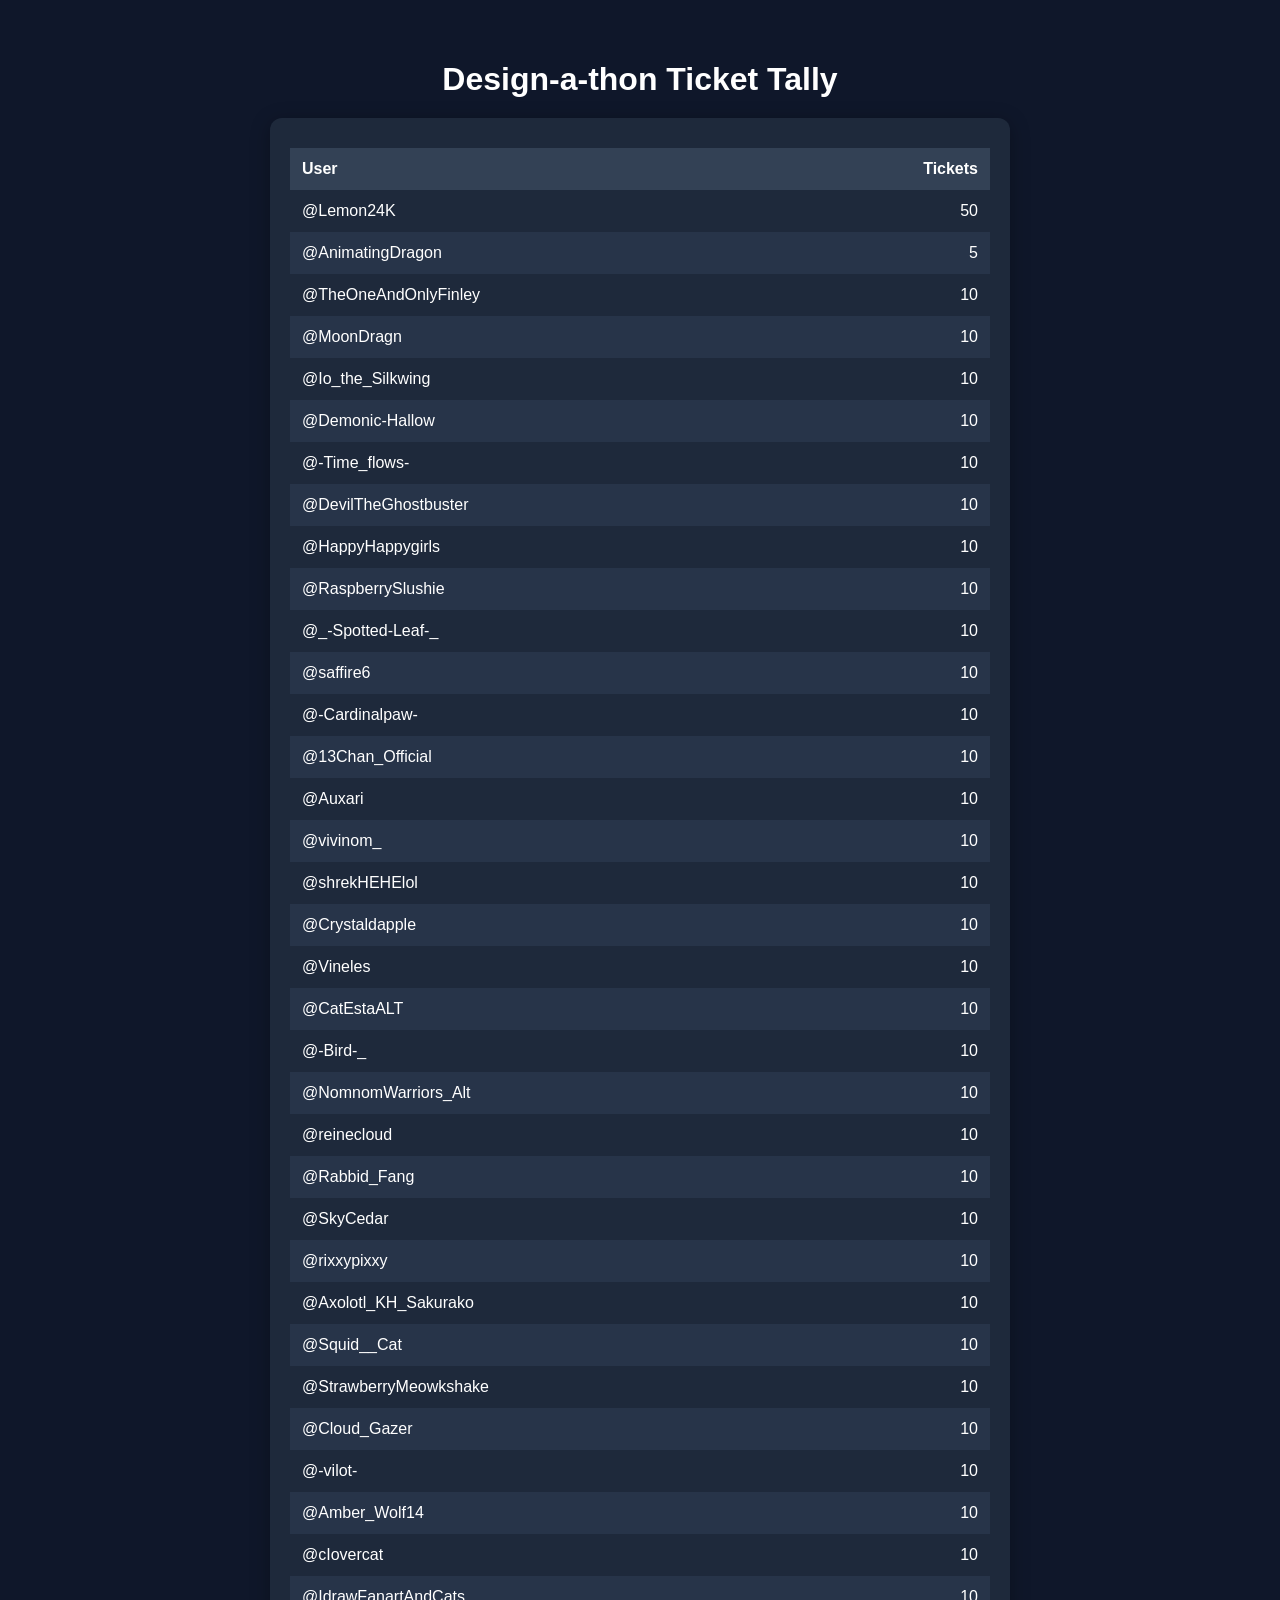
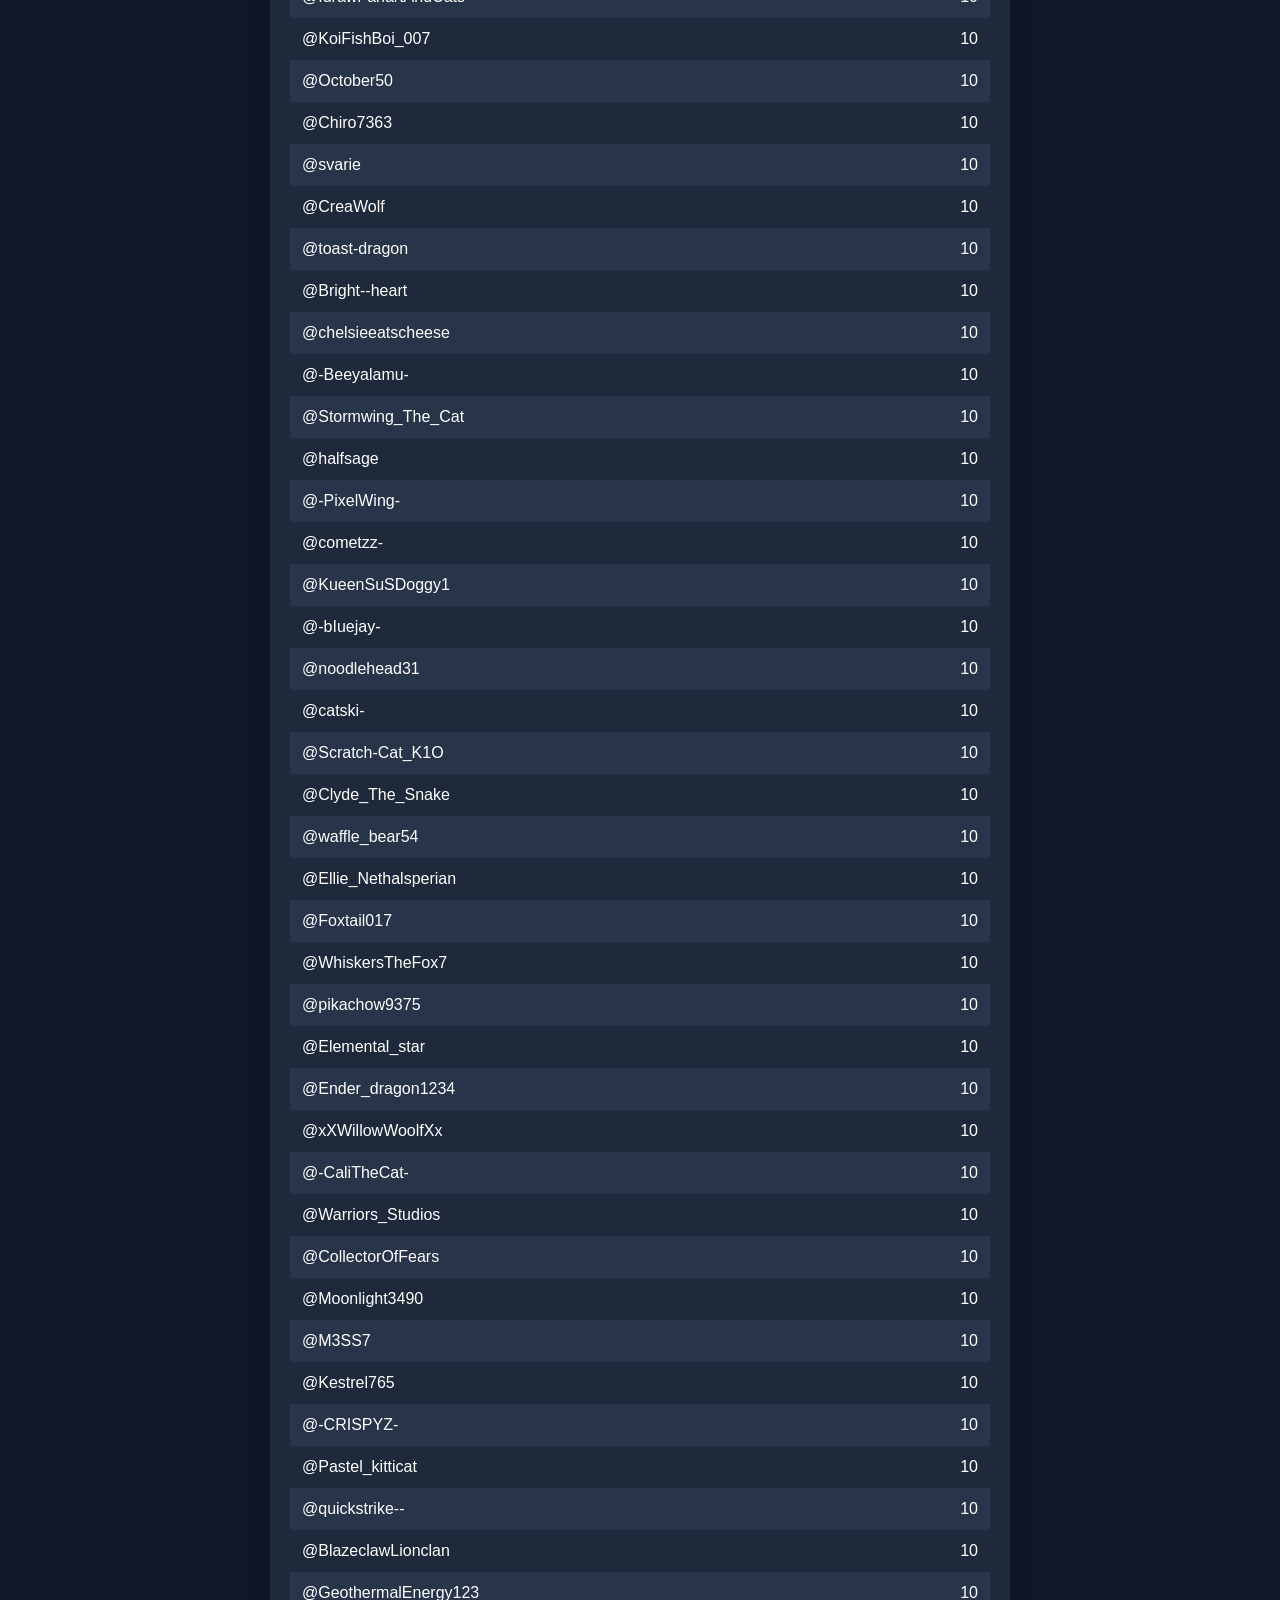
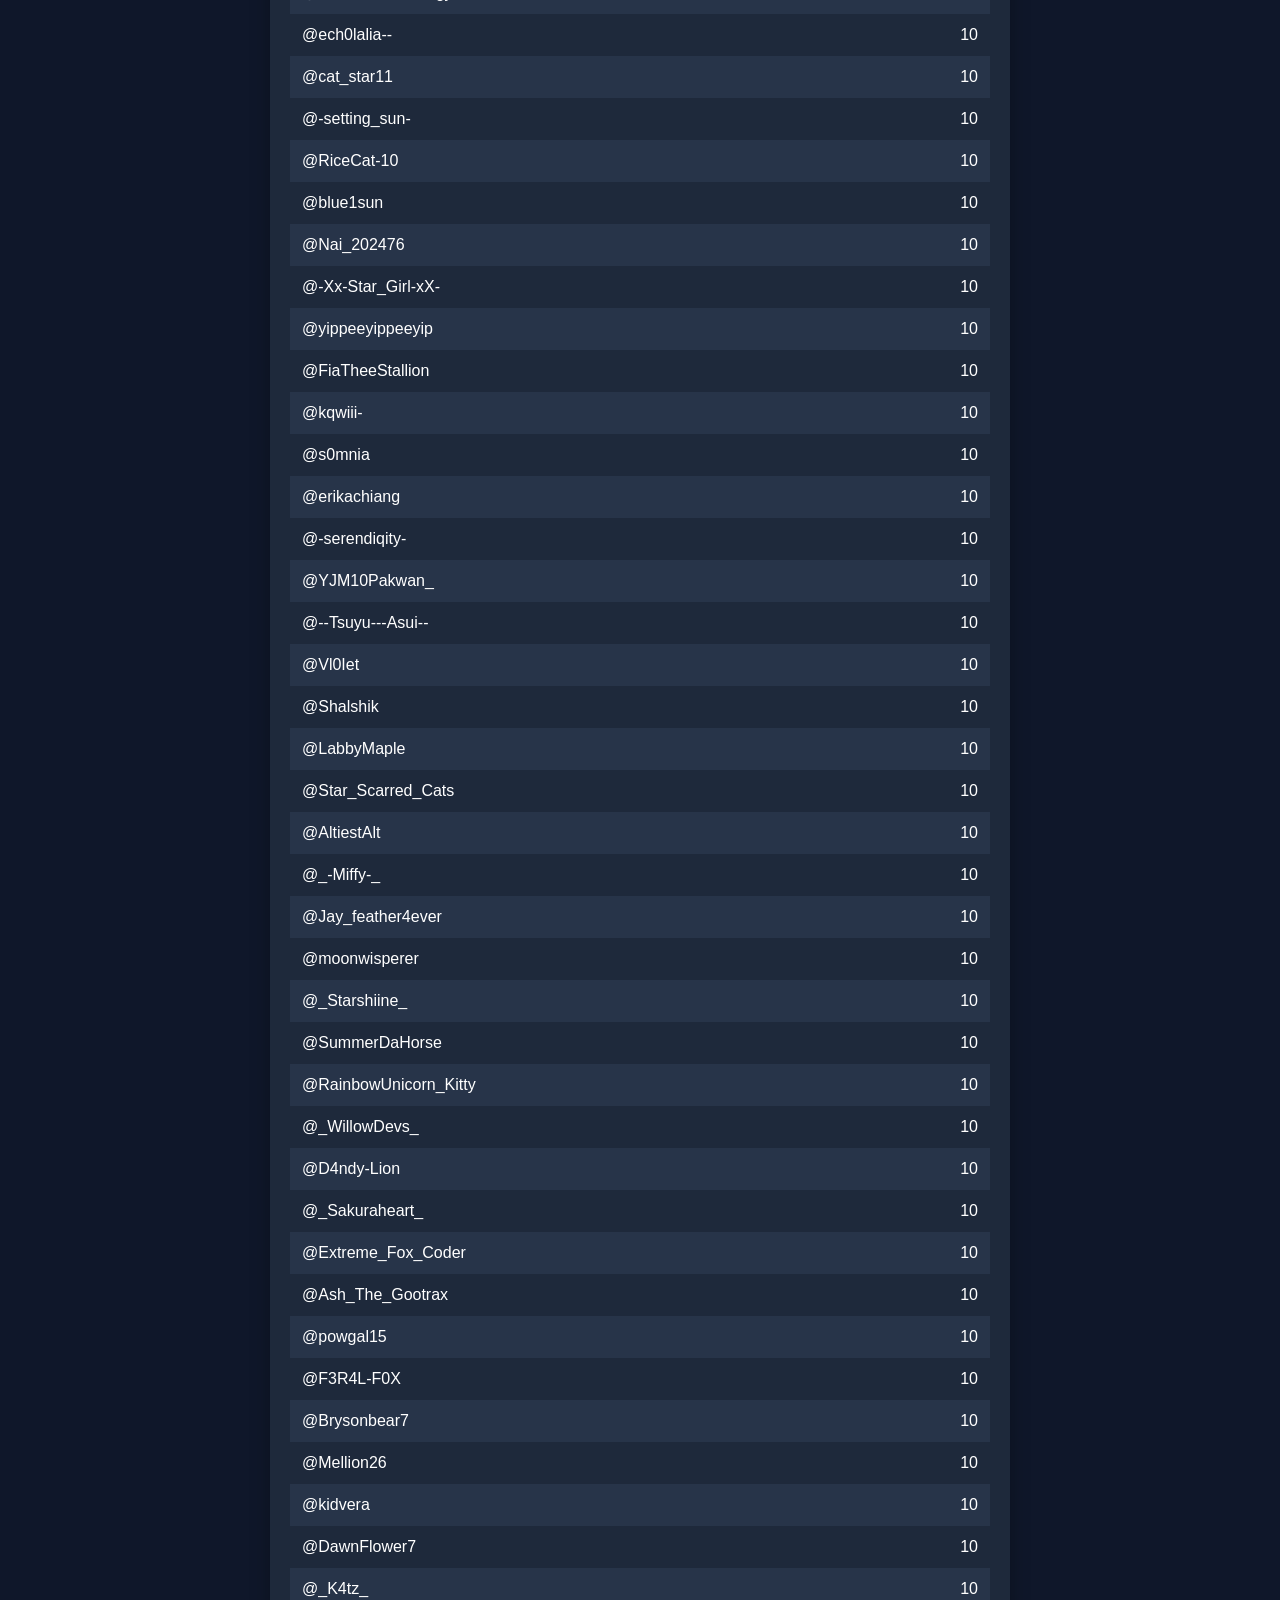
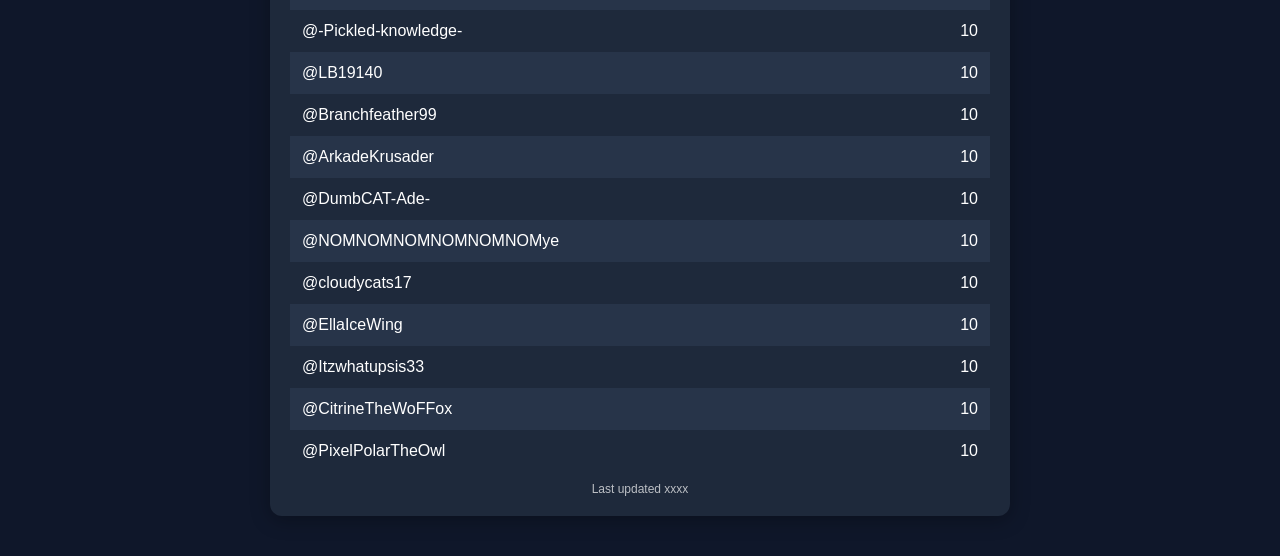
==== index.html @ 1ca63a9d "update website" ====
<!DOCTYPE html>
<html lang="en">
<head>
  <meta charset="UTF-8" />
  <meta name="viewport" content="width=device-width, initial-scale=1.0"/>
  <title>Design-a-thon Ticket Tally</title>
  <link rel="icon" href="assets/images/favicon.png">

  <link rel="stylesheet" href="style.css">
</head>

<body>
  <h1>Design-a-thon Ticket Tally</h1>

  <div class="container">
    <table>
      <thead>
        <tr>
          <th>User</th>
          <th class="score">Tickets</th>
        </tr>
      </thead>
      <tbody id="leaderboard"></tbody>
    </table>

    <div class="refresh">Last updated xxxx</div>
  </div>

  <script src="script.js"></script>
</body>
</html>
---- style.css ----
body {
    font-family: Arial, sans-serif;
    background: #0f172a;
    color: white;
    margin: 0;
    padding: 40px;
}

h1 {
  text-align: center;
  margin-bottom: 20px;
}

.container {
  max-width: 700px;
  margin: auto;
  background: #1e293b;
  padding: 20px;
  border-radius: 12px;
  box-shadow: 0 4px 20px rgba(0,0,0,0.3);
}

table {
  width: 100%;
  border-collapse: collapse;
  margin-top: 10px;
}

th, td {
  padding: 12px;
  text-align: left;
}

th {
  background: #334155;
}

tr:nth-child(even) {
  background: #273449;
}

.score {
  text-align: right;
}

.refresh {
  text-align: center;
  margin-top: 10px;
  font-size: 12px;
  opacity: 0.7;
}
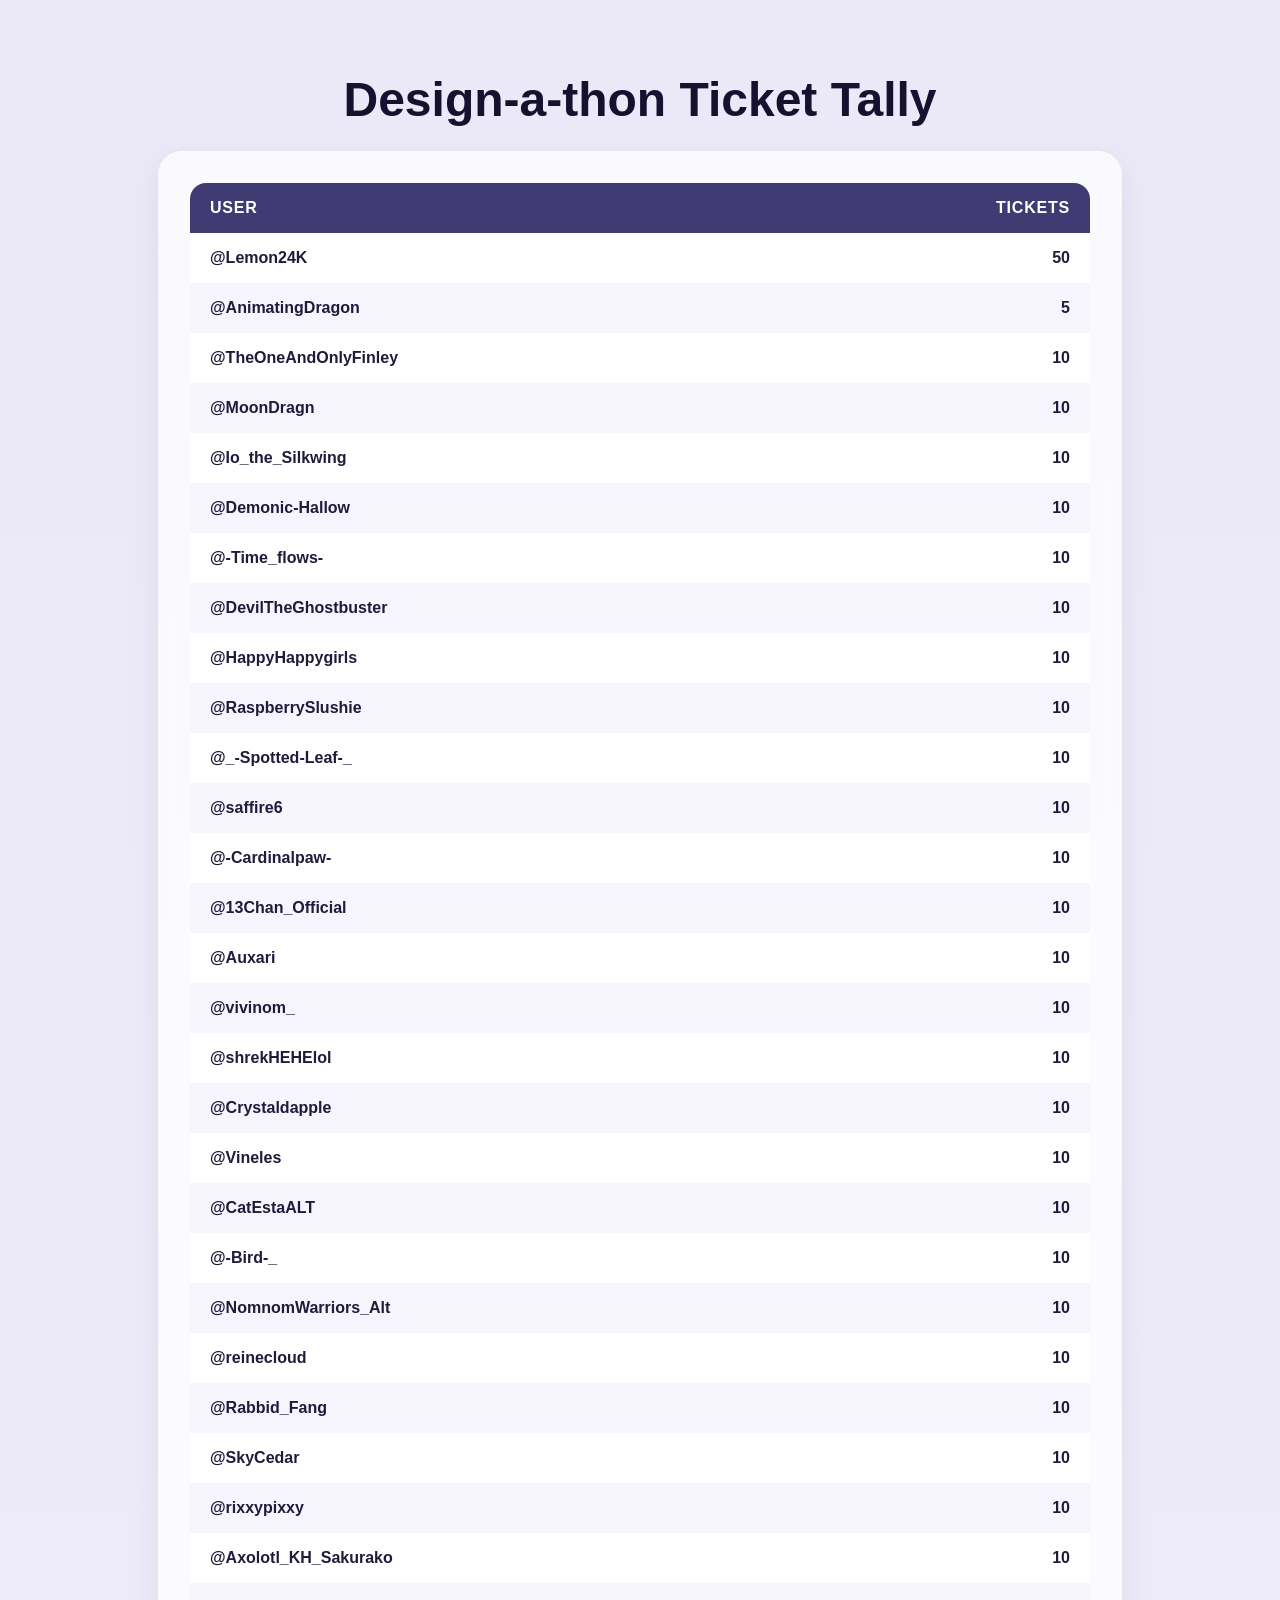
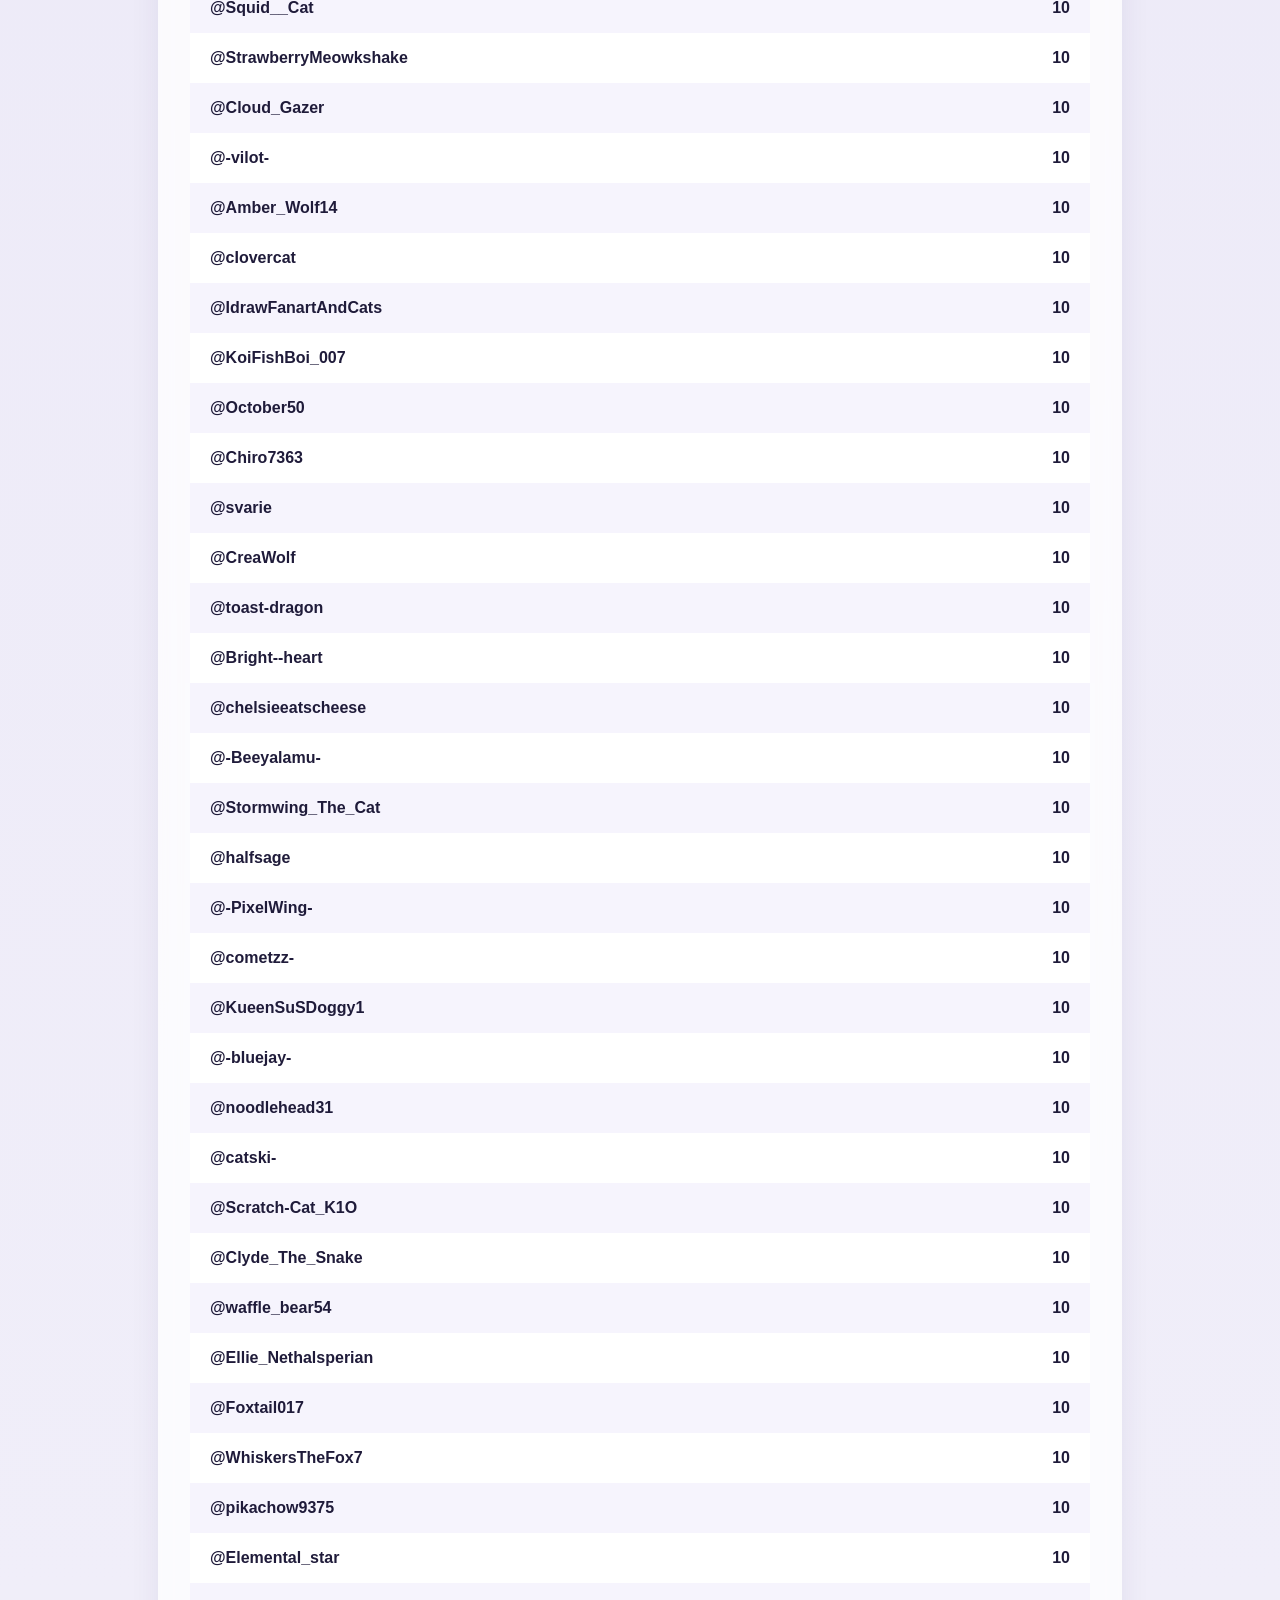
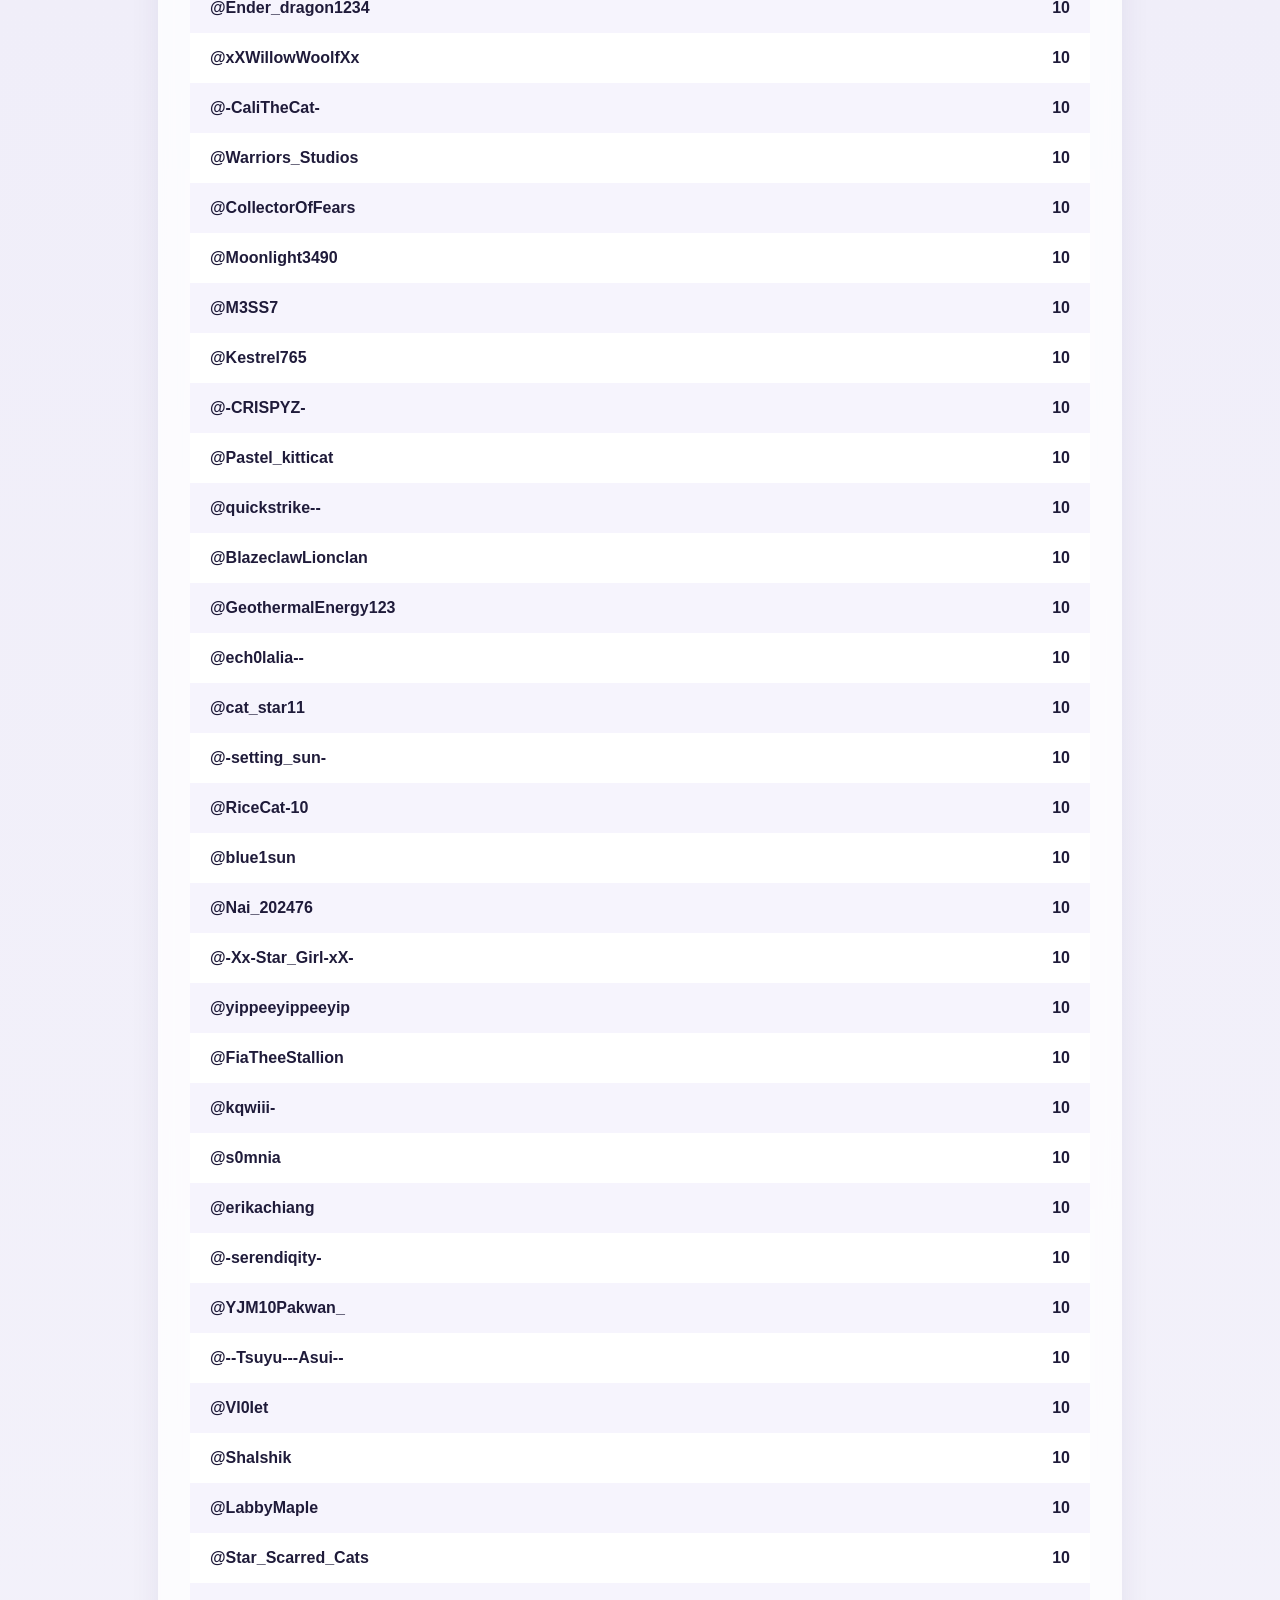
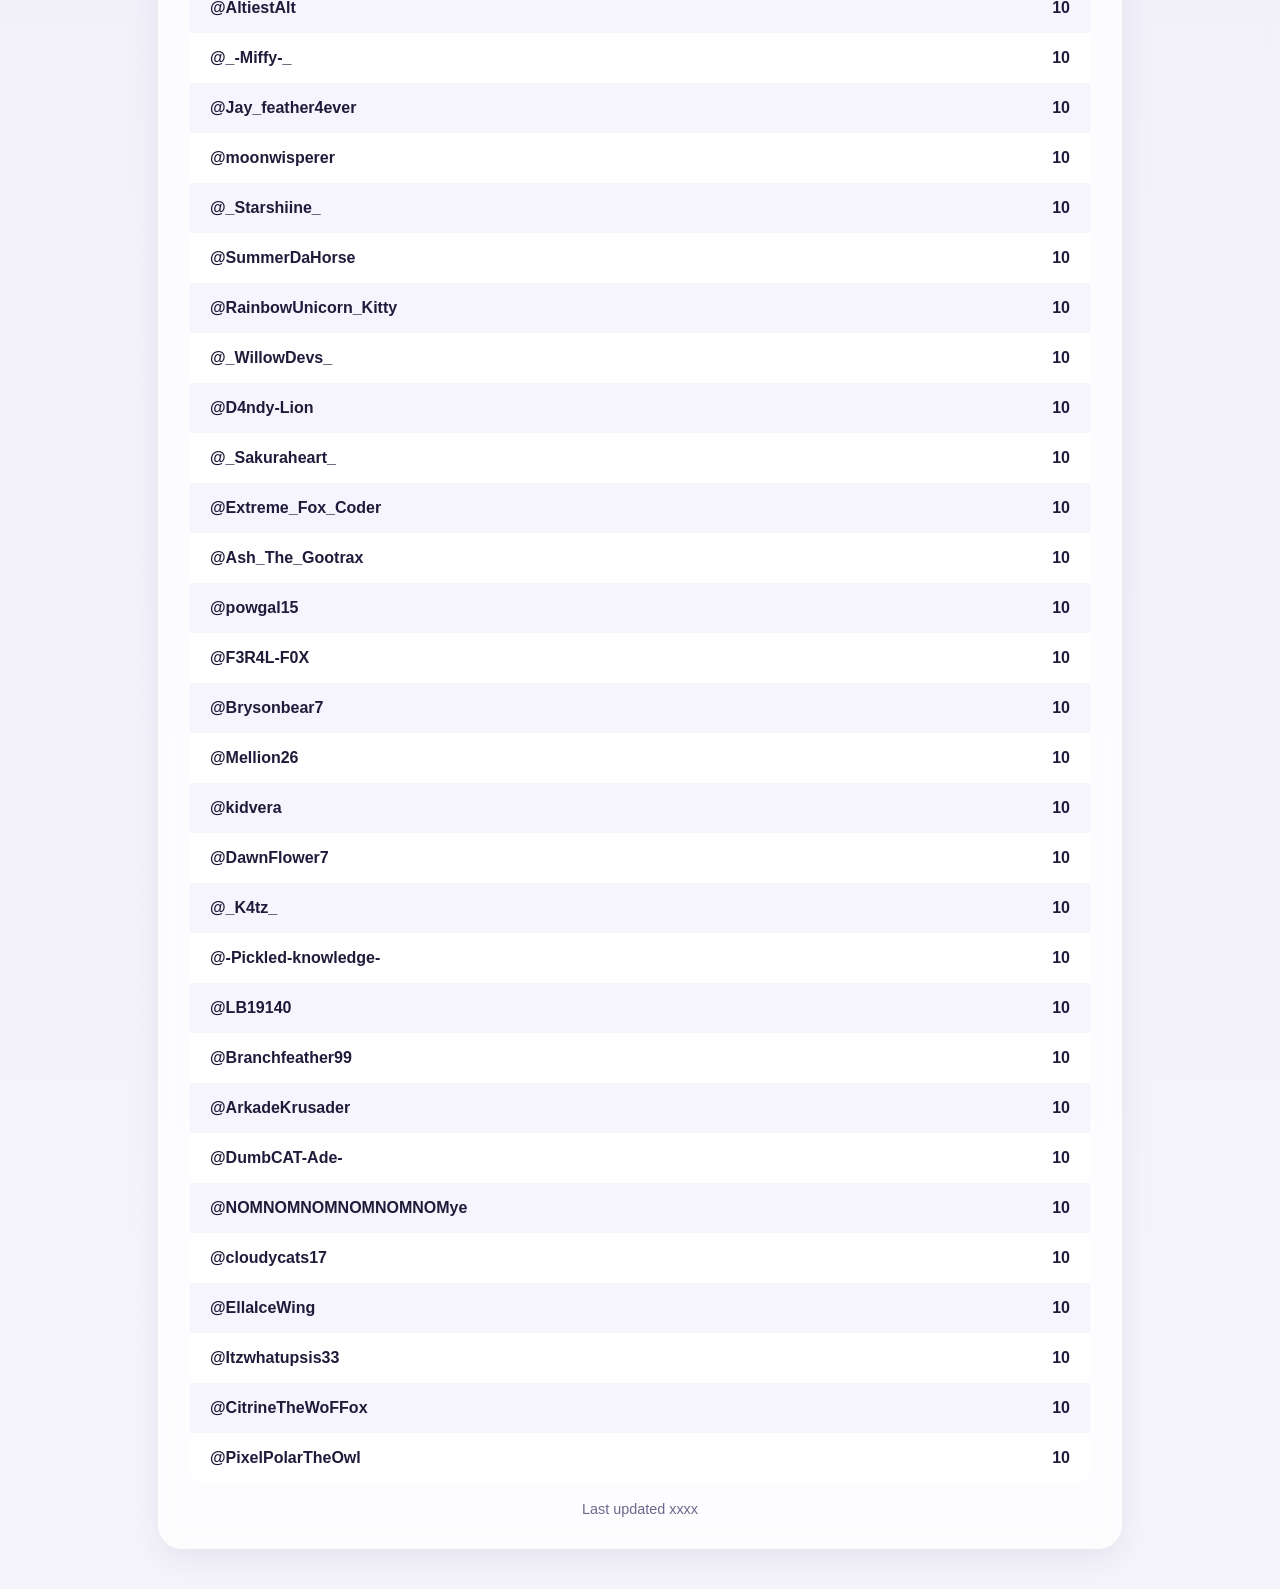
==== commit 8080461d: "changed variable names" ====
--- a/index.html
+++ b/index.html
@@ -16,8 +16,8 @@
     <table>
       <thead>
         <tr>
-          <th>User</th>
-          <th class="score">Tickets</th>
+          <th class = "user">User</th>
+          <th class="ticket">Tickets</th>
         </tr>
       </thead>
       <tbody id="leaderboard"></tbody>
--- a/style.css
+++ b/style.css
@@ -1,51 +1,81 @@
 body {
-    font-family: Arial, sans-serif;
-    background: #0f172a;
-    color: white;
+    font-family: Inter, Arial, sans-serif;
+    background: linear-gradient(180deg, #ebe8f7 0%, #f5f4fb 100%);
+    color: #1f1b3a;
     margin: 0;
     padding: 40px;
+    min-height: 100vh;
 }
 
 h1 {
-  text-align: center;
-  margin-bottom: 20px;
+    text-align: center;
+    margin-bottom: 24px;
+    font-size: 3rem;
+    font-weight: 800;
+    color: #17112f;
 }
 
 .container {
-  max-width: 700px;
-  margin: auto;
-  background: #1e293b;
-  padding: 20px;
-  border-radius: 12px;
-  box-shadow: 0 4px 20px rgba(0,0,0,0.3);
+    max-width: 900px;
+    margin: auto;
+    background: rgba(255,255,255,0.75);
+    backdrop-filter: blur(10px);
+    padding: 32px;
+    border-radius: 24px;
+    box-shadow: 0 10px 30px rgba(50, 40, 100, 0.08);
 }
 
 table {
-  width: 100%;
-  border-collapse: collapse;
-  margin-top: 10px;
+    width: 100%;
+    border-collapse: collapse;
+    overflow: hidden;
+    border-radius: 16px;
 }
 
-th, td {
-  padding: 12px;
-  text-align: left;
+th,
+td {
+    padding: 16px 20px;
 }
 
 th {
-  background: #334155;
+    background: #403b72;
+    color: white;
+    font-weight: 700;
+    text-transform: uppercase;
+    letter-spacing: 0.05em;
+}
+
+tr {
+    background: white;
+    transition: 0.2s ease;
 }
 
 tr:nth-child(even) {
-  background: #273449;
+    background: #f6f4fd;
 }
 
-.score {
-  text-align: right;
+tr:hover {
+    background: #ece8ff;
+}
+
+.rank {
+    font-weight: 700;
+    color: #6355c7;
+}
+
+.user {
+    text-align: left;
+    font-weight: 700;
+}
+
+.ticket {
+    text-align: right;
+    font-weight: 700;
 }
 
 .refresh {
-  text-align: center;
-  margin-top: 10px;
-  font-size: 12px;
-  opacity: 0.7;
+    text-align: center;
+    margin-top: 18px;
+    font-size: 0.9rem;
+    color: #6d688b;
 }
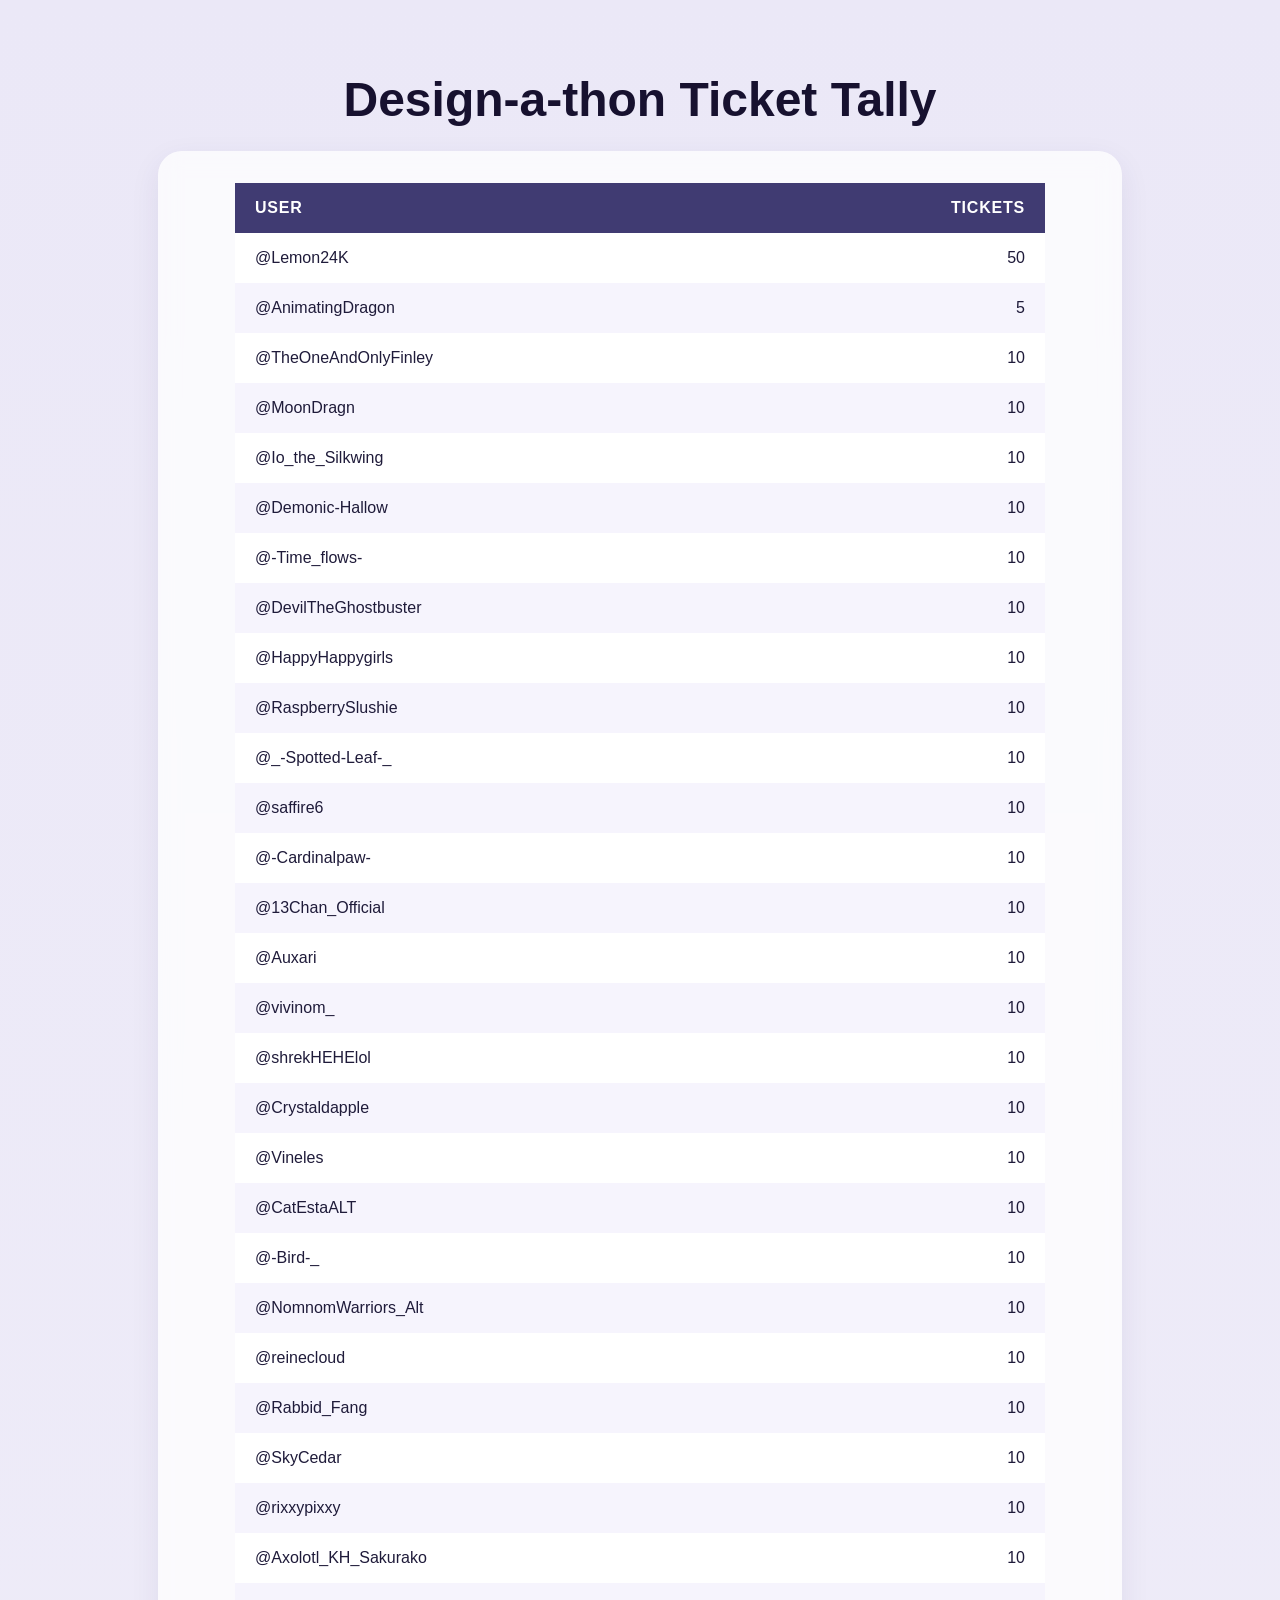
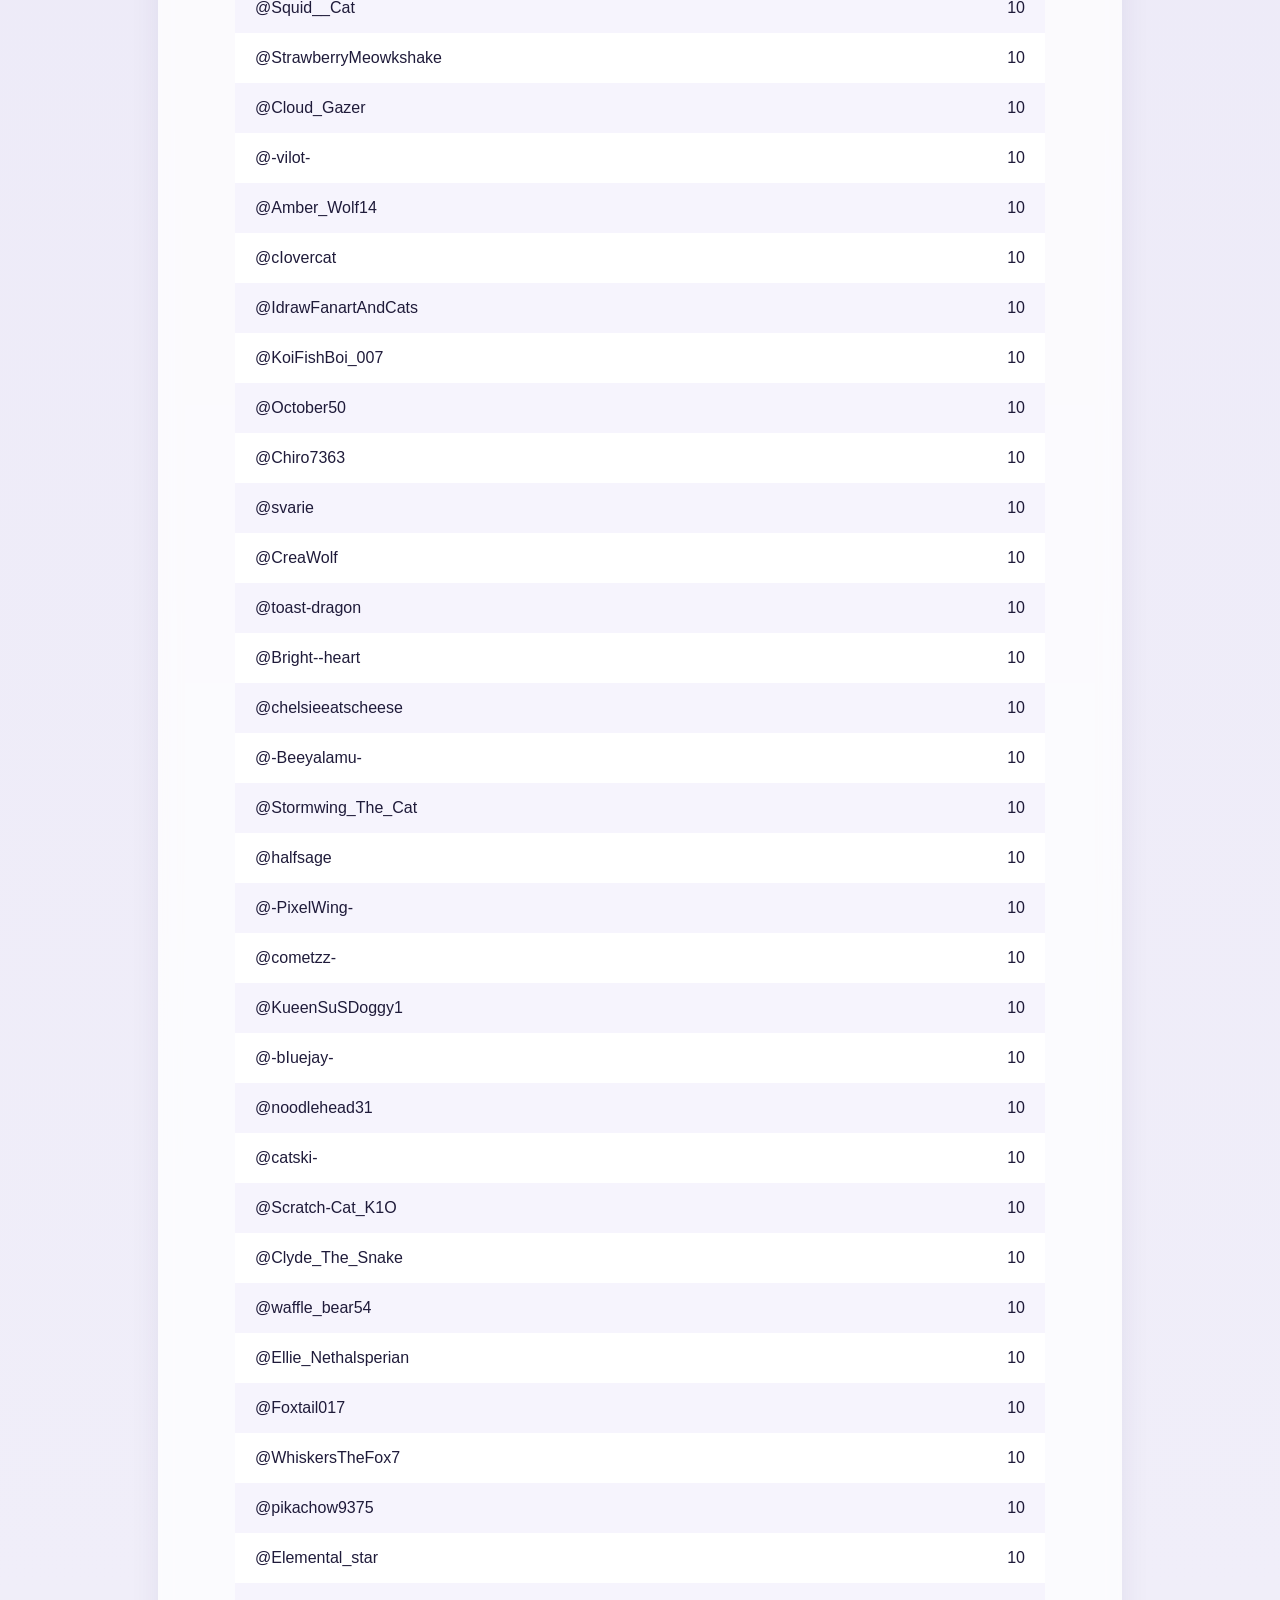
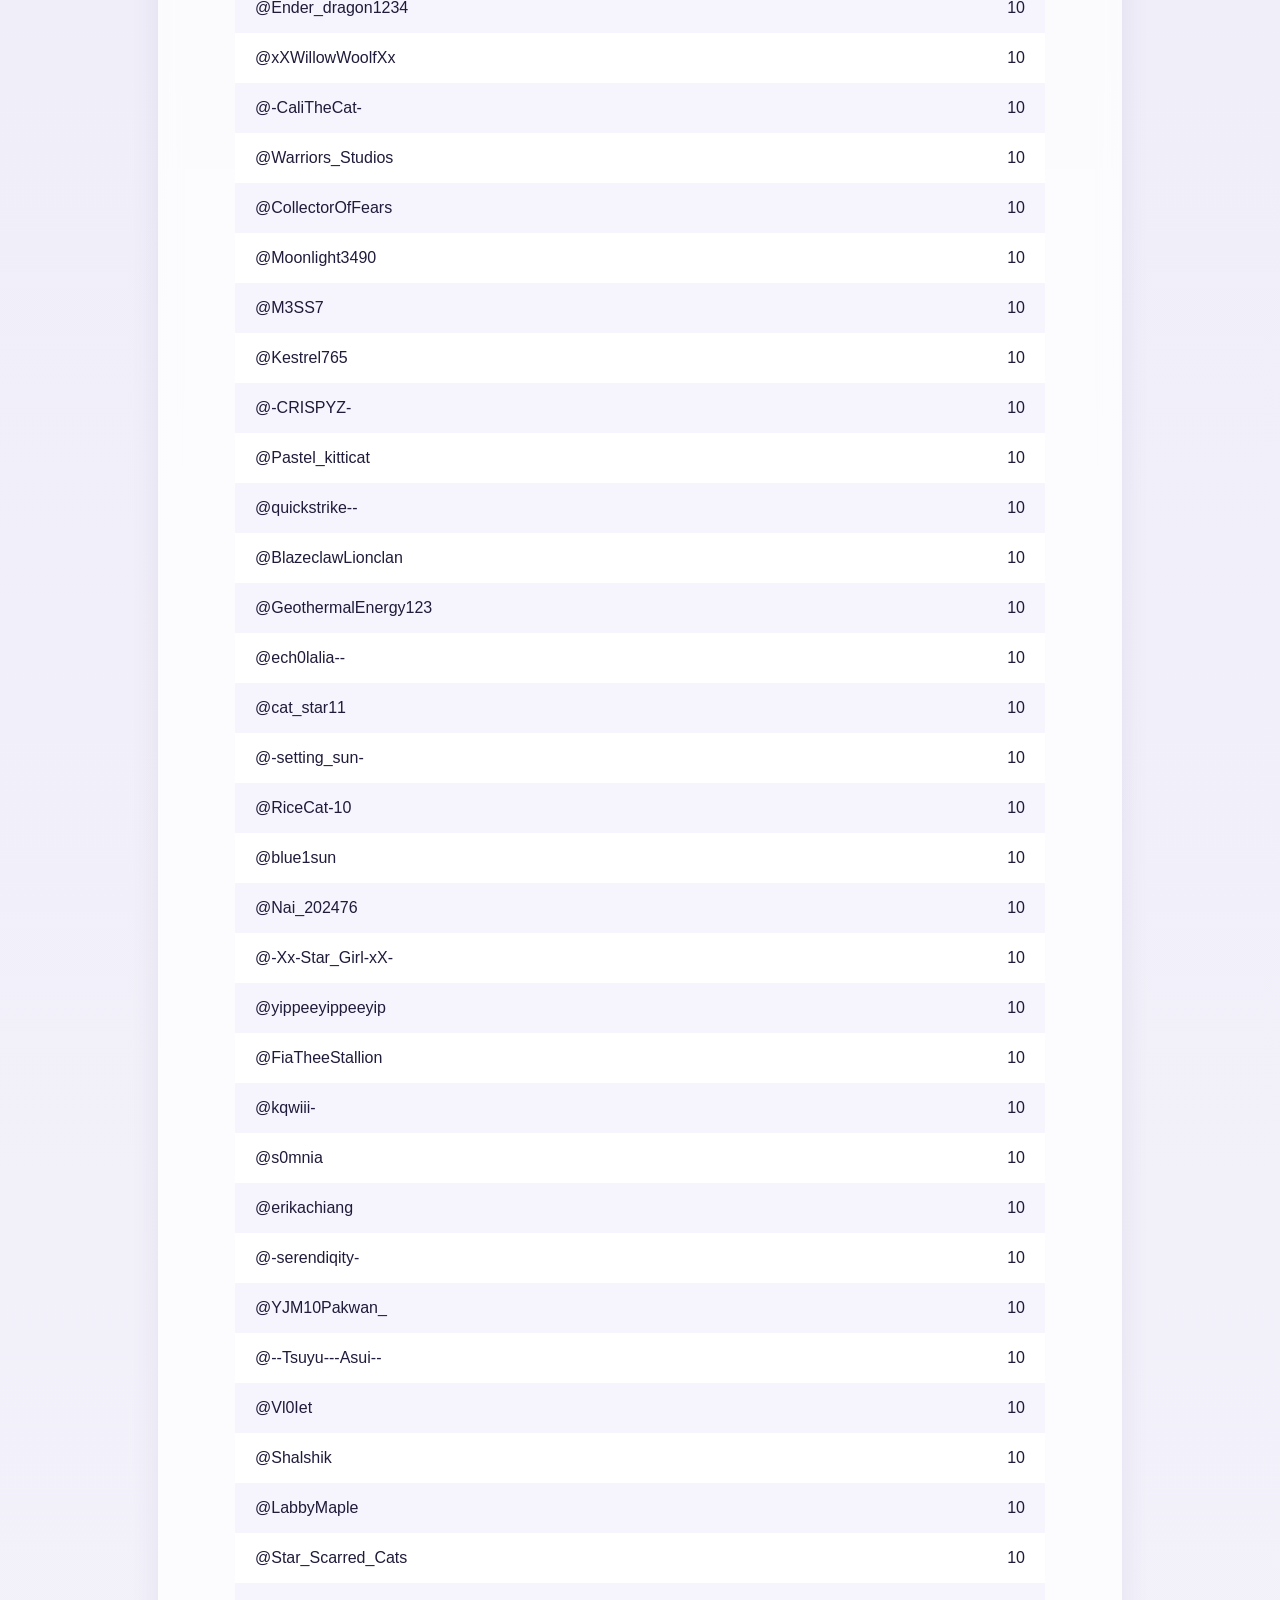
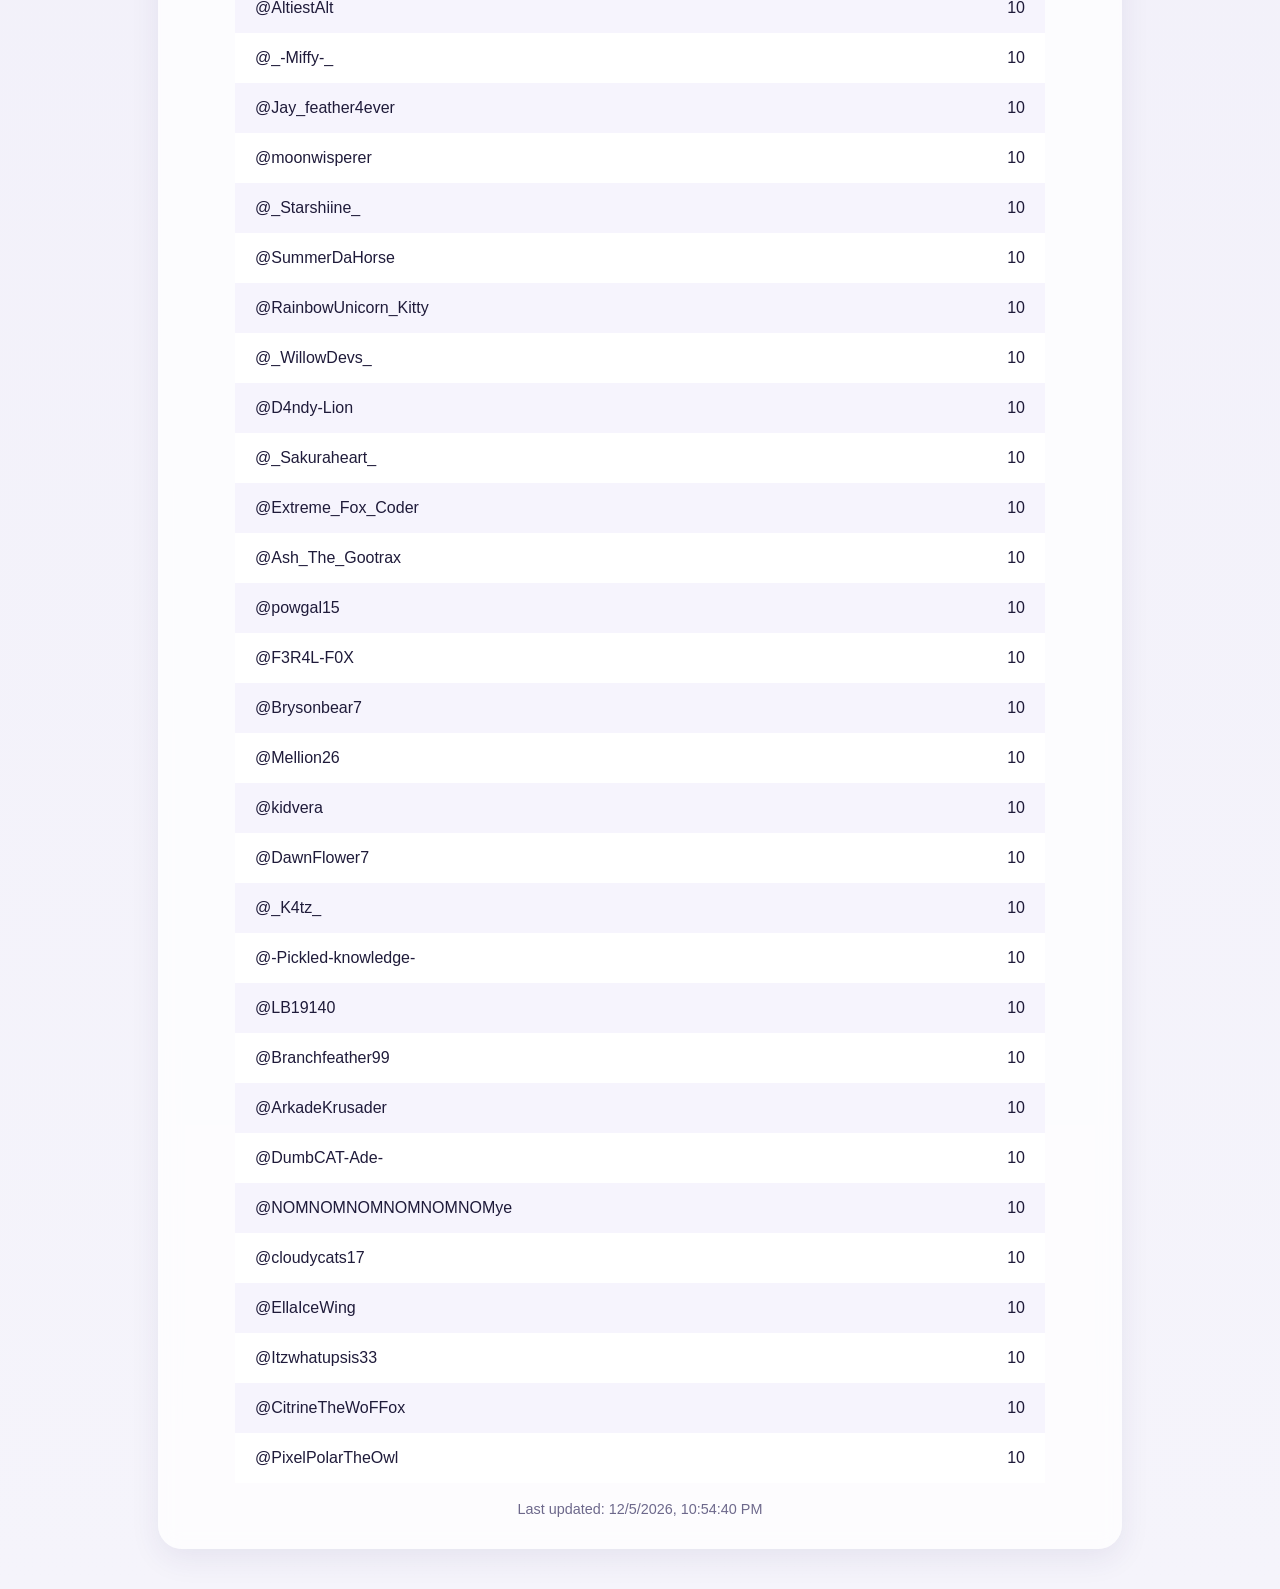
==== commit 8323fb37: "change last updated" ====
--- a/index.html
+++ b/index.html
@@ -23,7 +23,7 @@
       <tbody id="leaderboard"></tbody>
     </table>
 
-    <div class="refresh">Last updated xxxx</div>
+    <div class="refresh" id="last-updated">Loading...</div>
   </div>
 
   <script src="script.js"></script>
--- a/style.css
+++ b/style.css
@@ -17,7 +17,8 @@
 
 .container {
     max-width: 900px;
-    margin: auto;
+    width: 90%;
+    margin: 0 auto;   /* centers container */
     background: rgba(255,255,255,0.75);
     backdrop-filter: blur(10px);
     padding: 32px;
@@ -26,10 +27,9 @@
 }
 
 table {
-    width: 100%;
+    width: 90%;       /* table takes 90% of card */
+    margin: 0 auto;   /* centers table inside card */
     border-collapse: collapse;
-    overflow: hidden;
-    border-radius: 16px;
 }
 
 th,
@@ -63,14 +63,14 @@
     color: #6355c7;
 }
 
-.user {
+th.user,
+td.user {
     text-align: left;
-    font-weight: 700;
 }
 
-.ticket {
+th.ticket,
+td.ticket {
     text-align: right;
-    font-weight: 700;
 }
 
 .refresh {
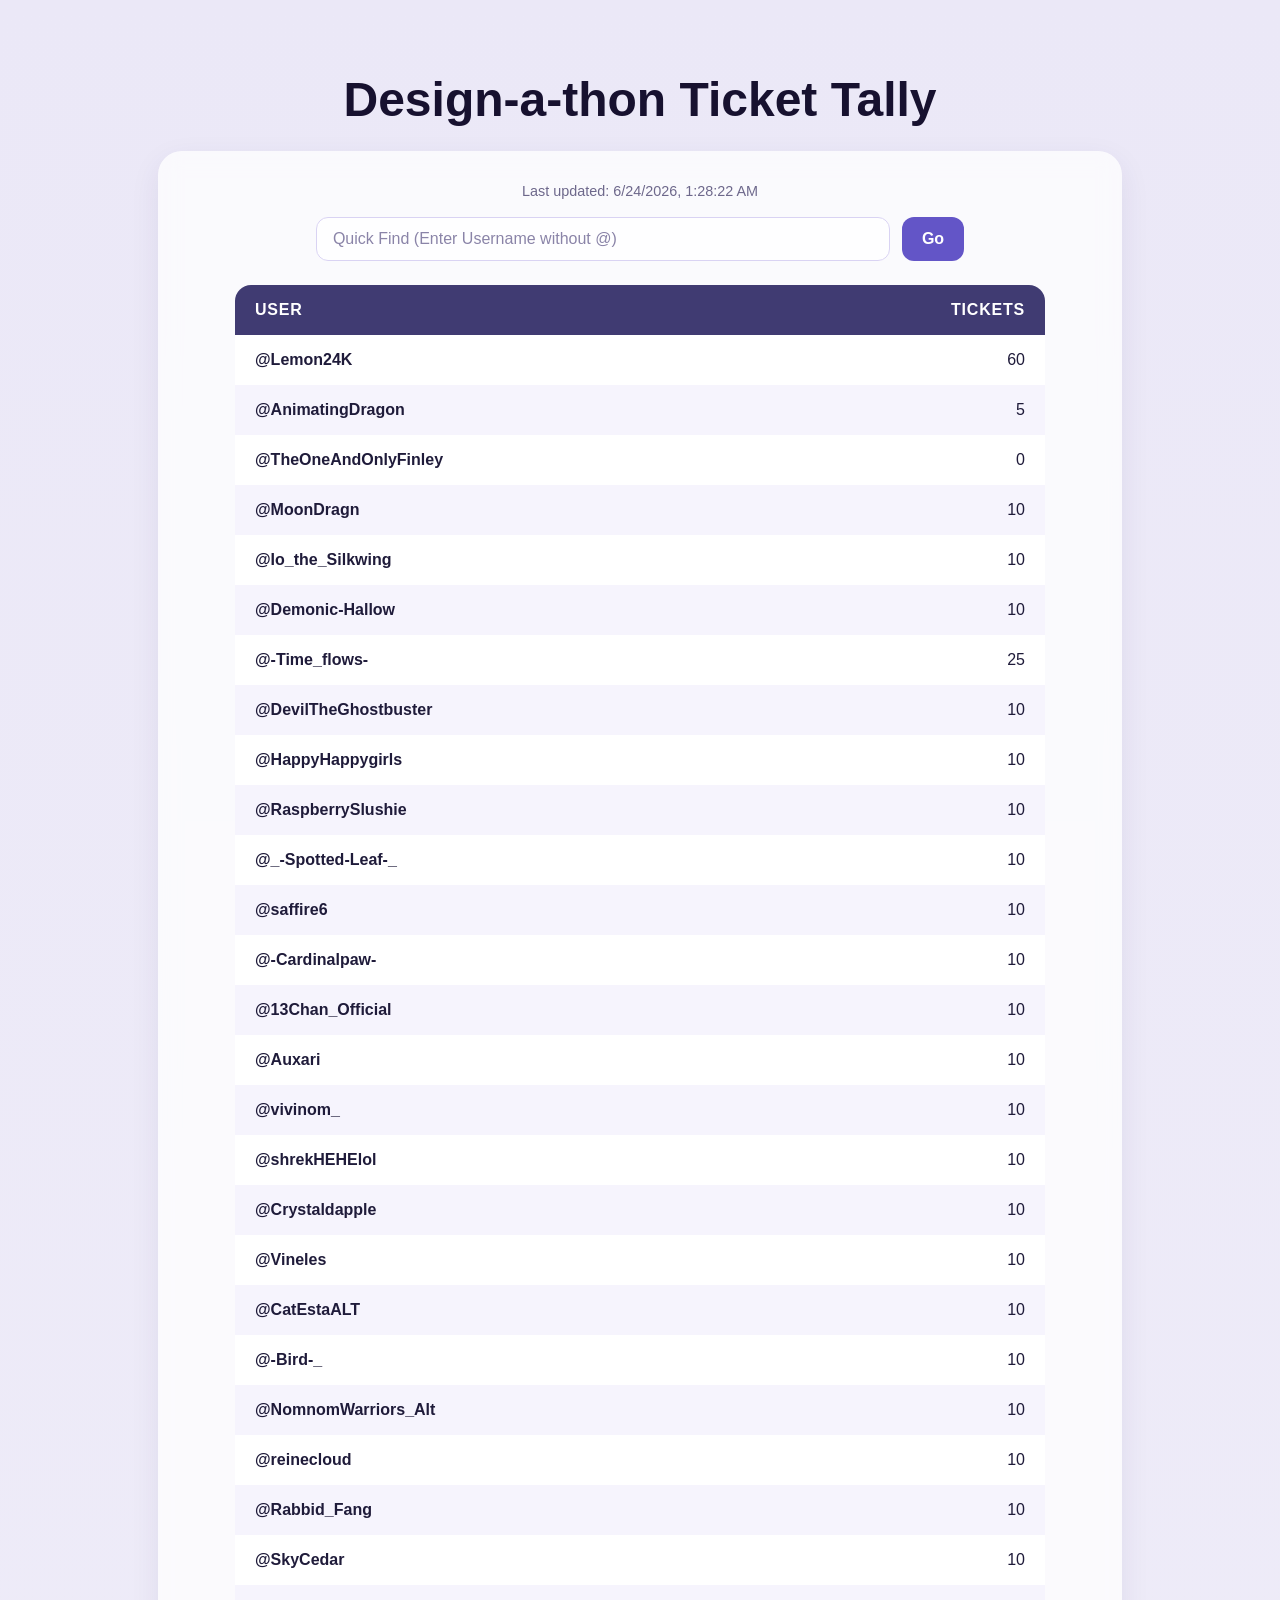
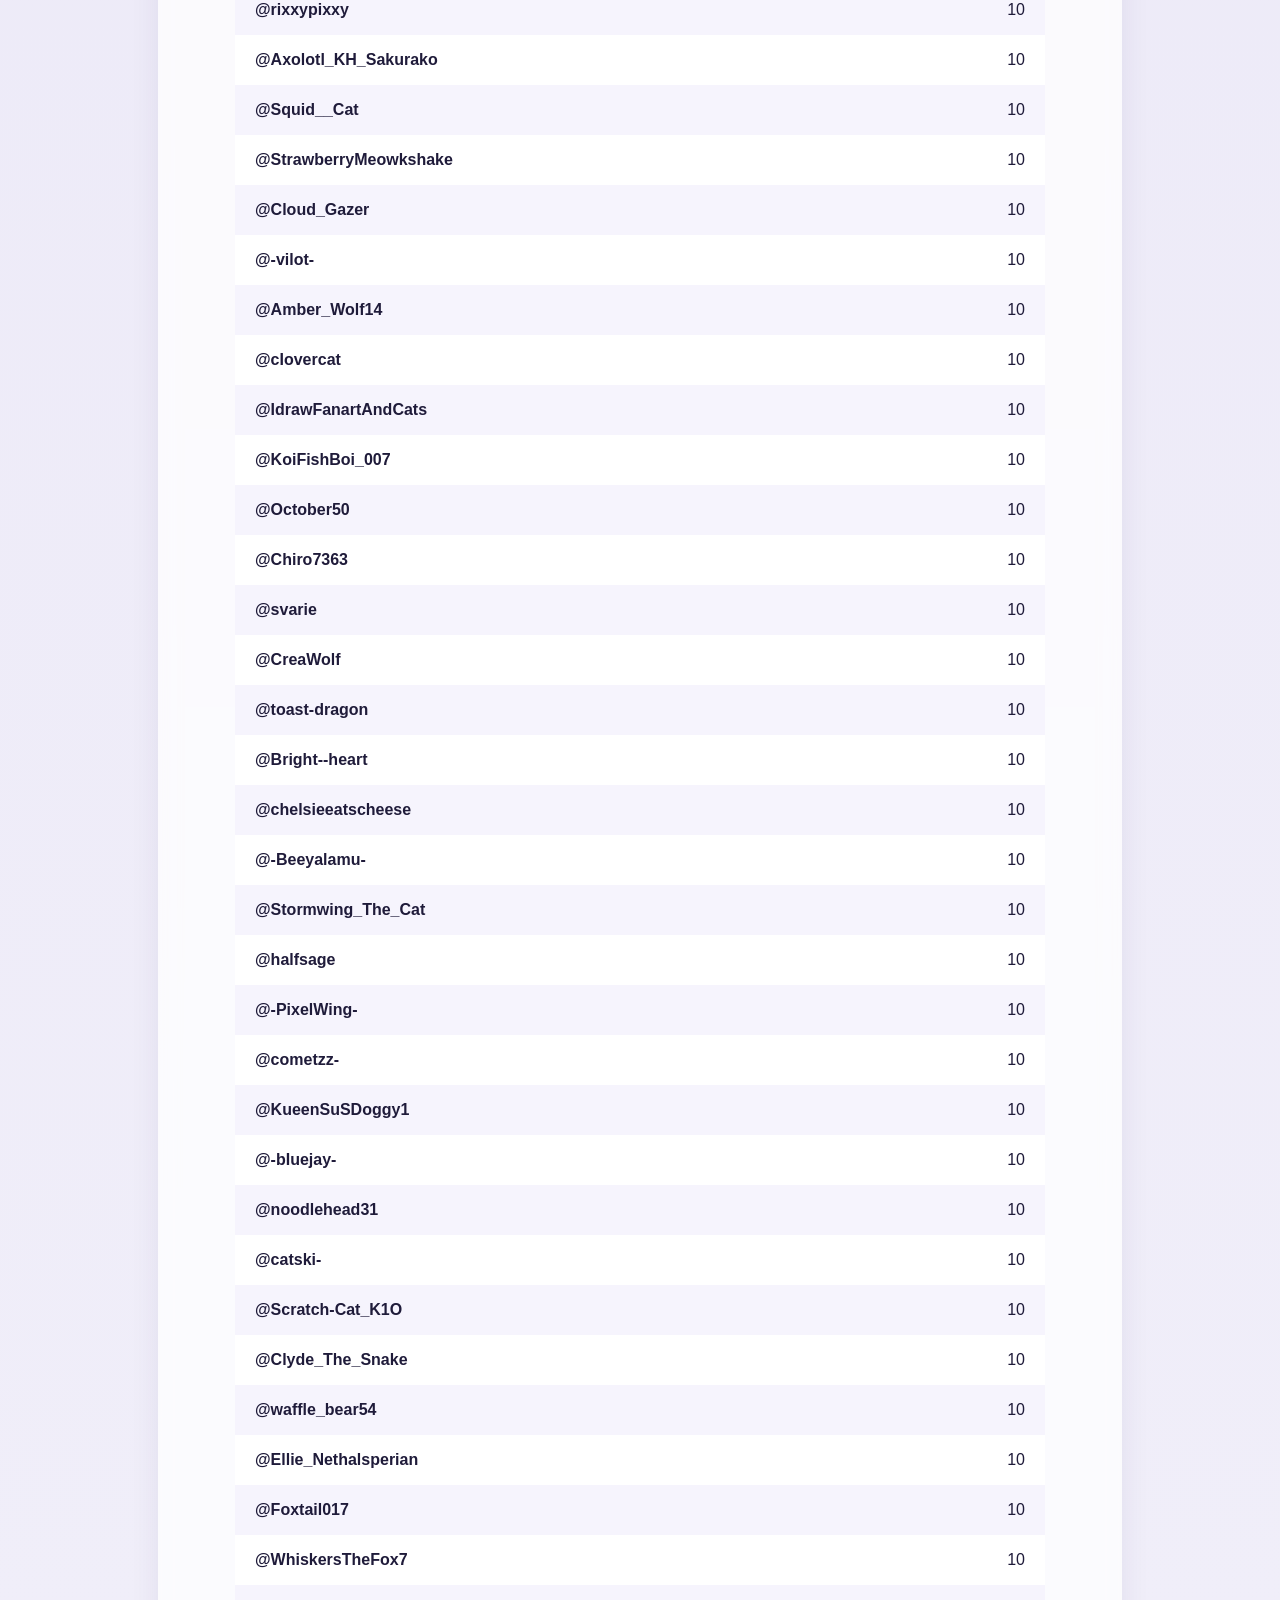
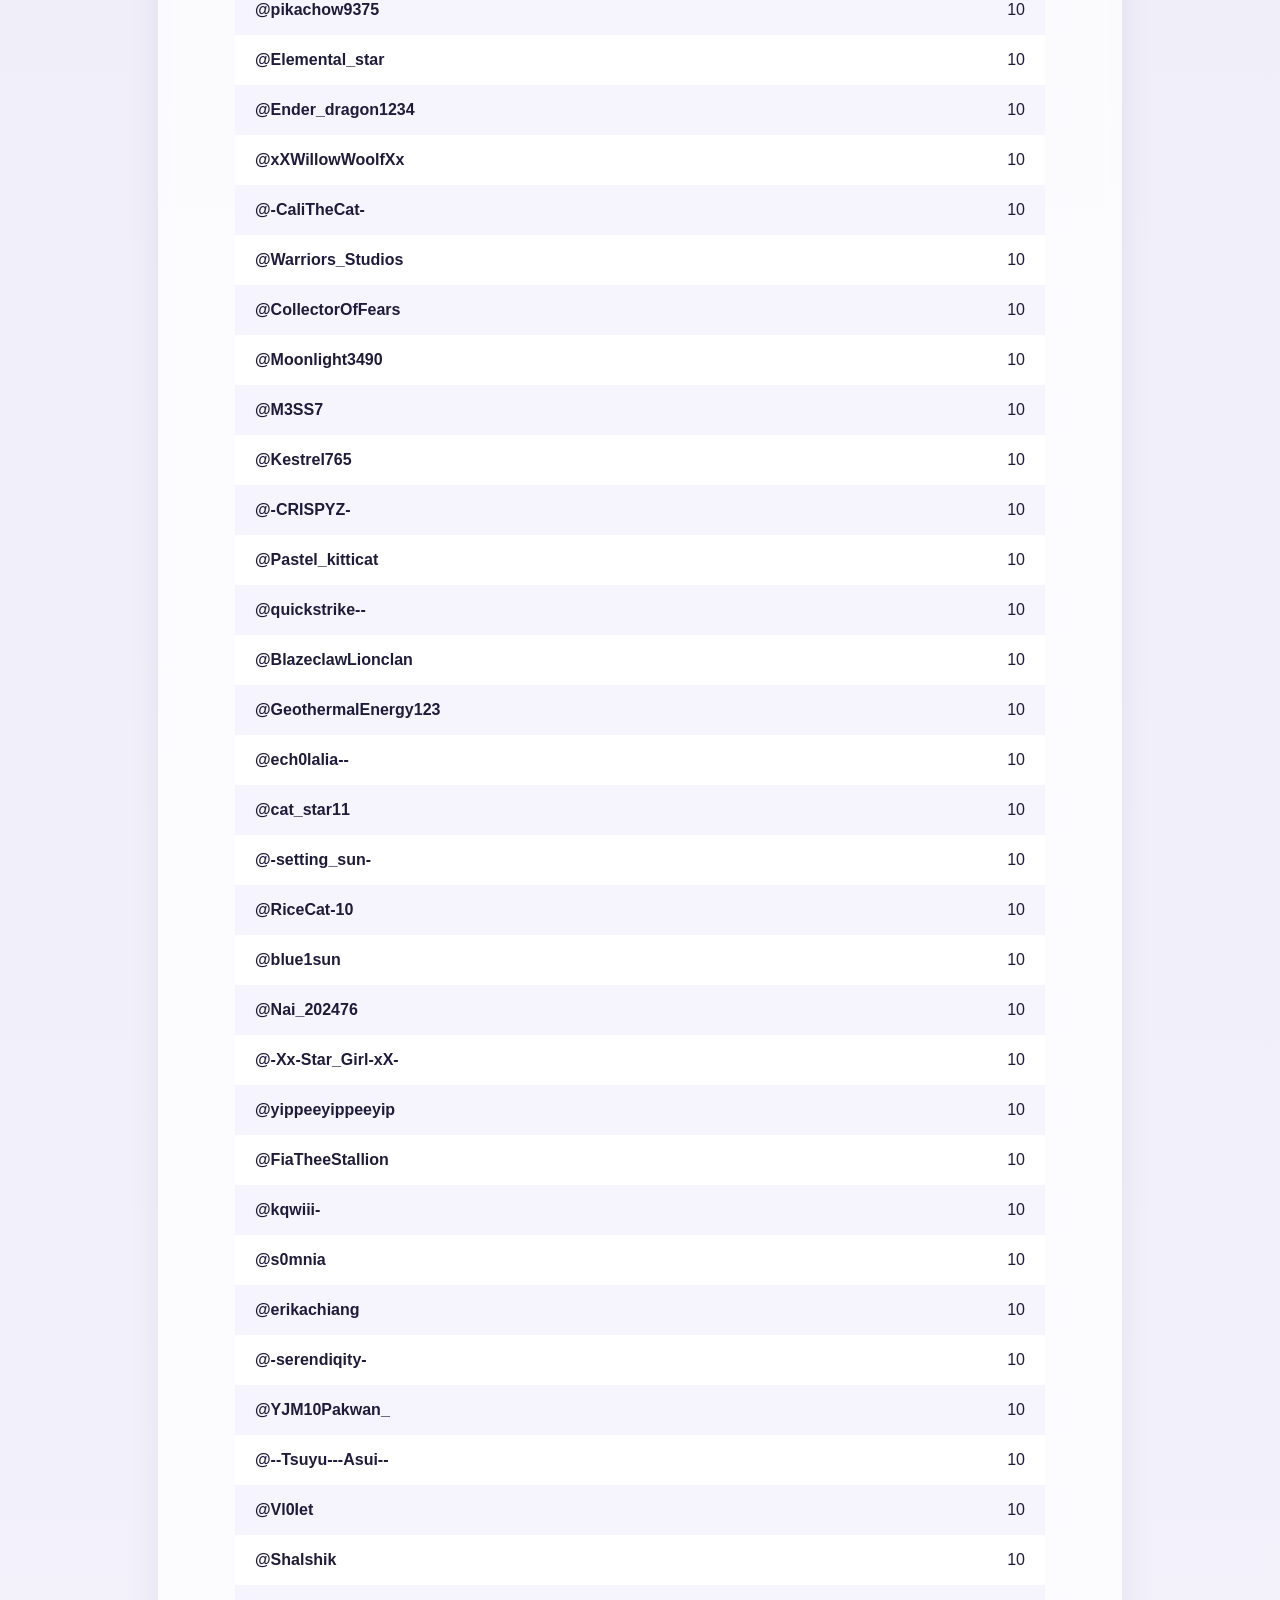
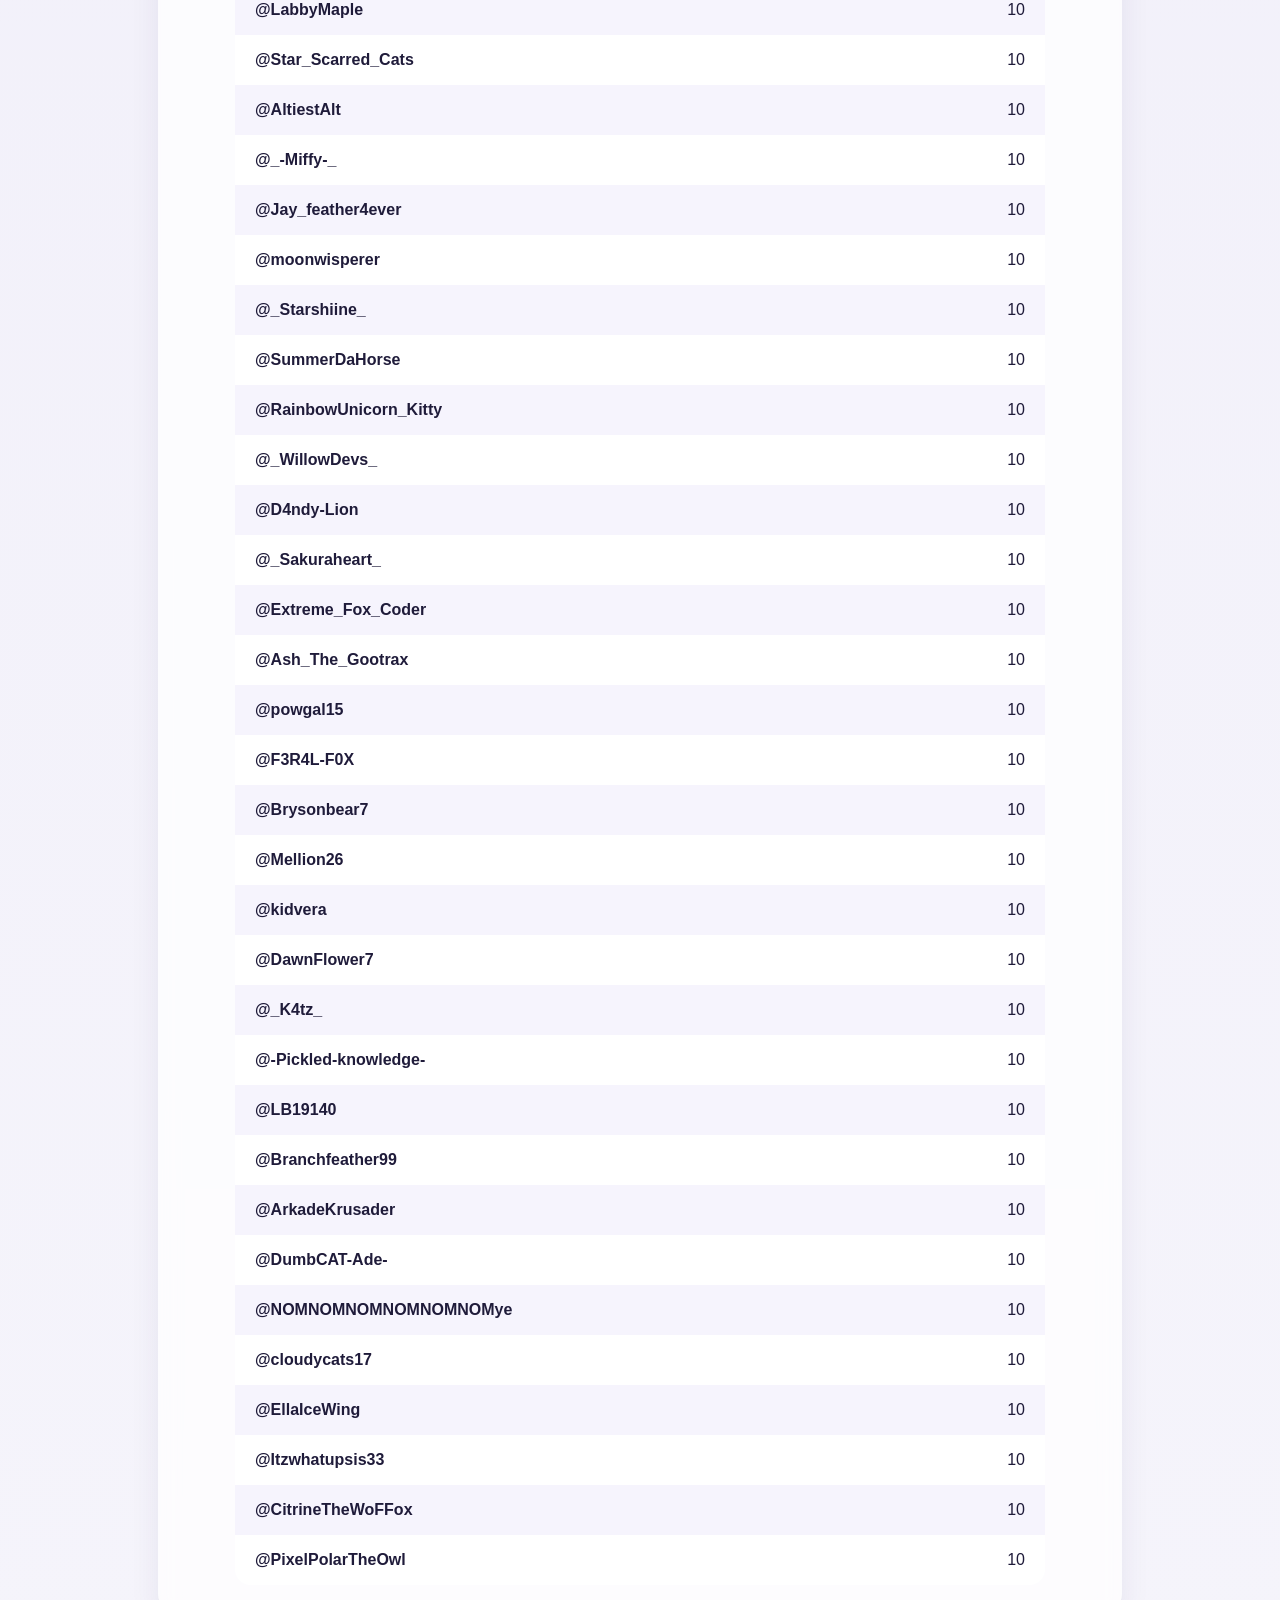
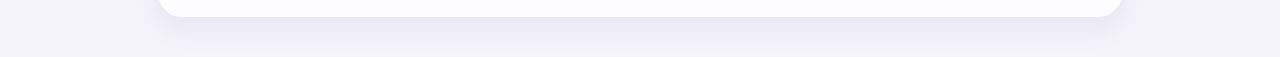
==== commit 9b7c2b1a: "added quickfind button" ====
--- a/index.html
+++ b/index.html
@@ -3,7 +3,7 @@
 <head>
   <meta charset="UTF-8" />
   <meta name="viewport" content="width=device-width, initial-scale=1.0"/>
-  <title>Design-a-thon Ticket Tally</title>
+  <title>Design-a-thon</title>
   <link rel="icon" href="assets/images/favicon.png">
 
   <link rel="stylesheet" href="style.css">
@@ -13,6 +13,17 @@
   <h1>Design-a-thon Ticket Tally</h1>
 
   <div class="container">
+    <div class="refresh" id="last-updated">Last Updated: Unknown</div>
+
+    <div class="quickfind">
+    <input
+        type="text"
+        id="user-search"
+        placeholder="Quick Find (Enter Username without @)"
+    >
+    <button class ="go" onclick="goToUser()">Go</button>
+    </div>
+
     <table>
       <thead>
         <tr>
@@ -22,8 +33,7 @@
       </thead>
       <tbody id="leaderboard"></tbody>
     </table>
-
-    <div class="refresh" id="last-updated">Loading...</div>
+    
   </div>
 
   <script src="script.js"></script>
--- a/style.css
+++ b/style.css
@@ -18,7 +18,7 @@
 .container {
     max-width: 900px;
     width: 90%;
-    margin: 0 auto;   /* centers container */
+    margin: 0 auto;
     background: rgba(255,255,255,0.75);
     backdrop-filter: blur(10px);
     padding: 32px;
@@ -27,9 +27,12 @@
 }
 
 table {
-    width: 90%;       /* table takes 90% of card */
-    margin: 0 auto;   /* centers table inside card */
-    border-collapse: collapse;
+    width: 90%;
+    margin: 0 auto;
+    border-collapse: separate;
+    border-spacing: 0;
+    border-radius: 16px;
+    overflow: hidden;
 }
 
 th,
@@ -75,7 +78,70 @@
 
 .refresh {
     text-align: center;
-    margin-top: 18px;
+    margin-bottom: 18px;
     font-size: 0.9rem;
     color: #6d688b;
+}
+
+.user a {
+    color: inherit;
+    text-decoration: none;
+    font-weight: 700;
+    transition: 0.2s ease;
+}
+
+.user a:hover {
+    color: #6355c7;
+    text-decoration: underline;
+}
+
+.quickfind {
+    display: flex;
+    justify-content: center;
+    gap: 12px;
+    margin-bottom: 24px;
+}
+
+.quickfind input {
+    width: 60%;
+    padding: 12px 16px;
+    border: 1px solid #d9d3f3;
+    border-radius: 12px;
+    background: rgba(255, 255, 255, 0.8);
+    color: #1f1b3a;
+    font-size: 1rem;
+    font-family: inherit;
+    outline: none;
+    transition: 0.2s ease;
+}
+
+.quickfind input:focus {
+    border-color: #6355c7;
+    box-shadow: 0 0 0 4px rgba(99, 85, 199, 0.15);
+}
+
+.quickfind input::placeholder {
+    color: #8a84a8;
+}
+
+.quickfind button {
+    padding: 12px 20px;
+    border: none;
+    border-radius: 12px;
+    background: #6355c7;
+    color: white;
+    font-size: 1rem;
+    font-weight: 700;
+    font-family: inherit;
+    cursor: pointer;
+    transition: 0.2s ease;
+}
+
+.quickfind button:hover {
+    background: #5447b8;
+}
+
+tr.highlight {
+    background: #dcd5ff !important;
+    transition: background 0.3s ease;
 }
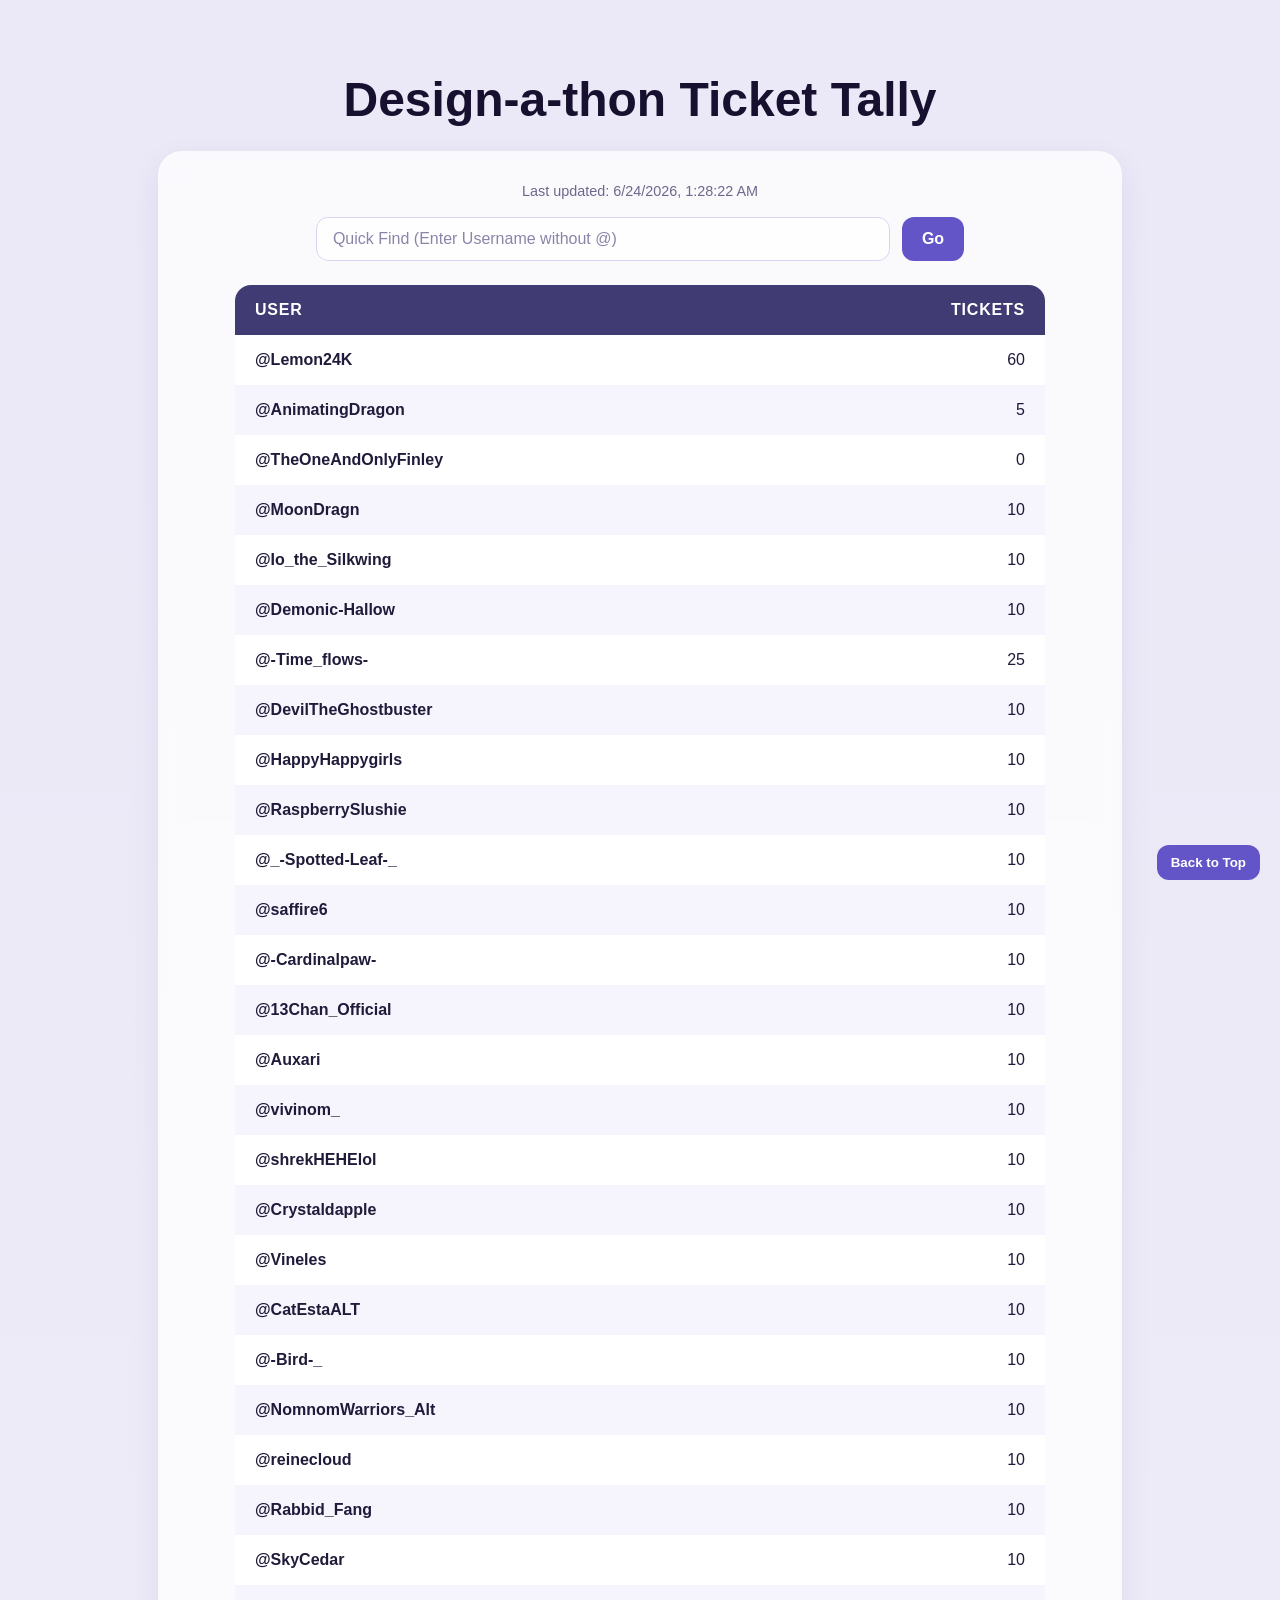
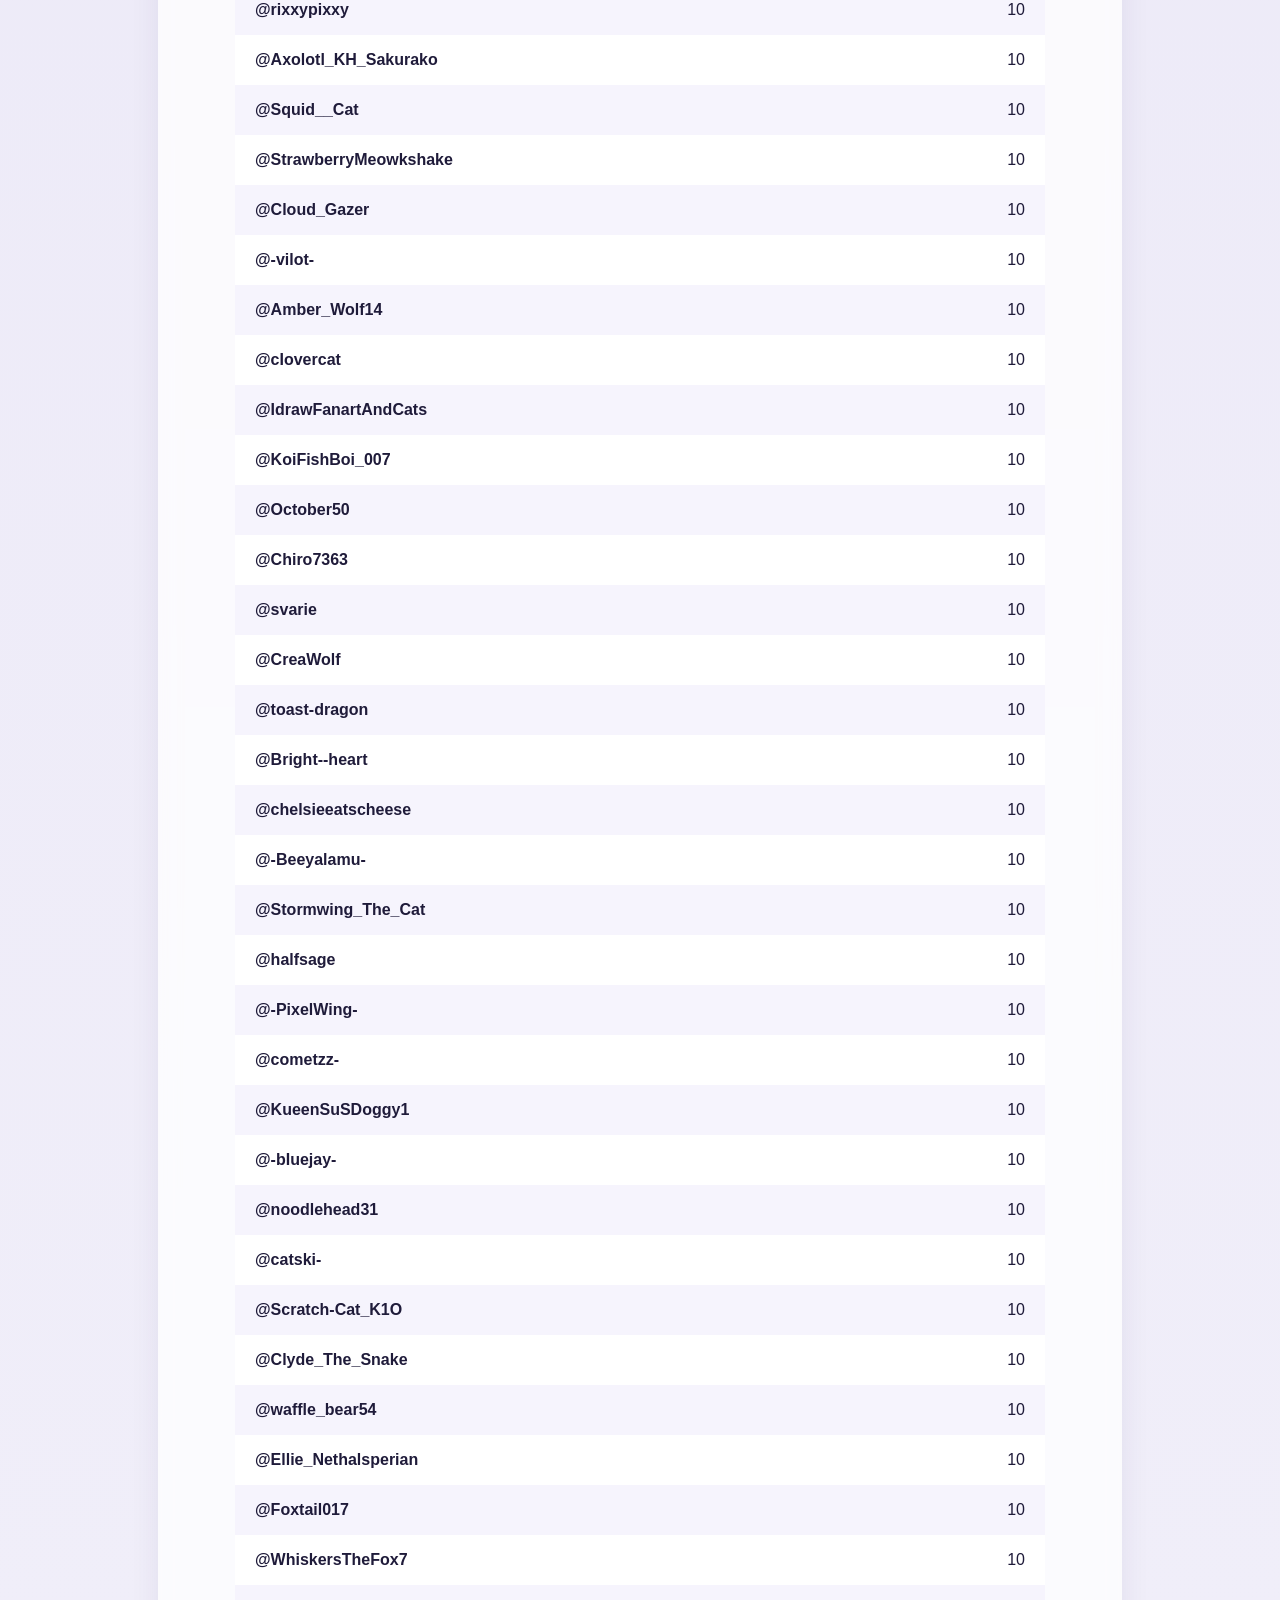
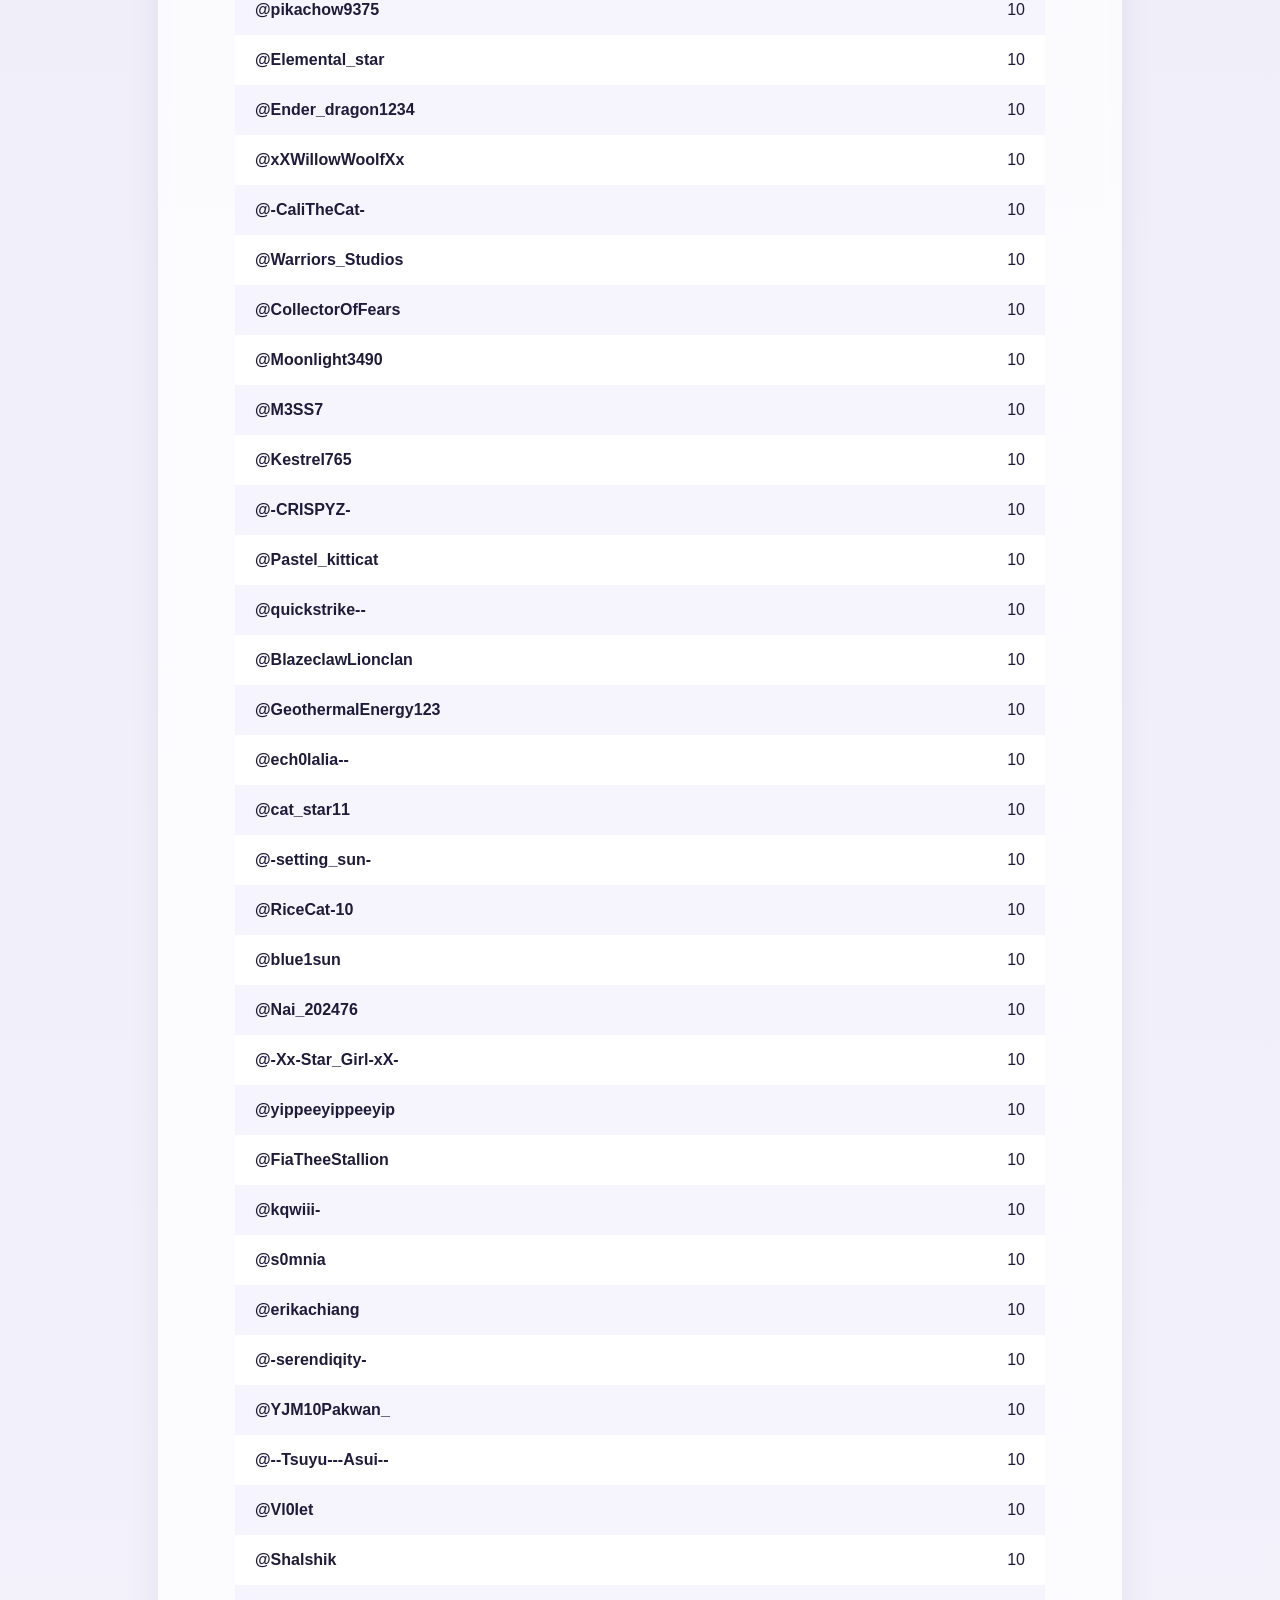
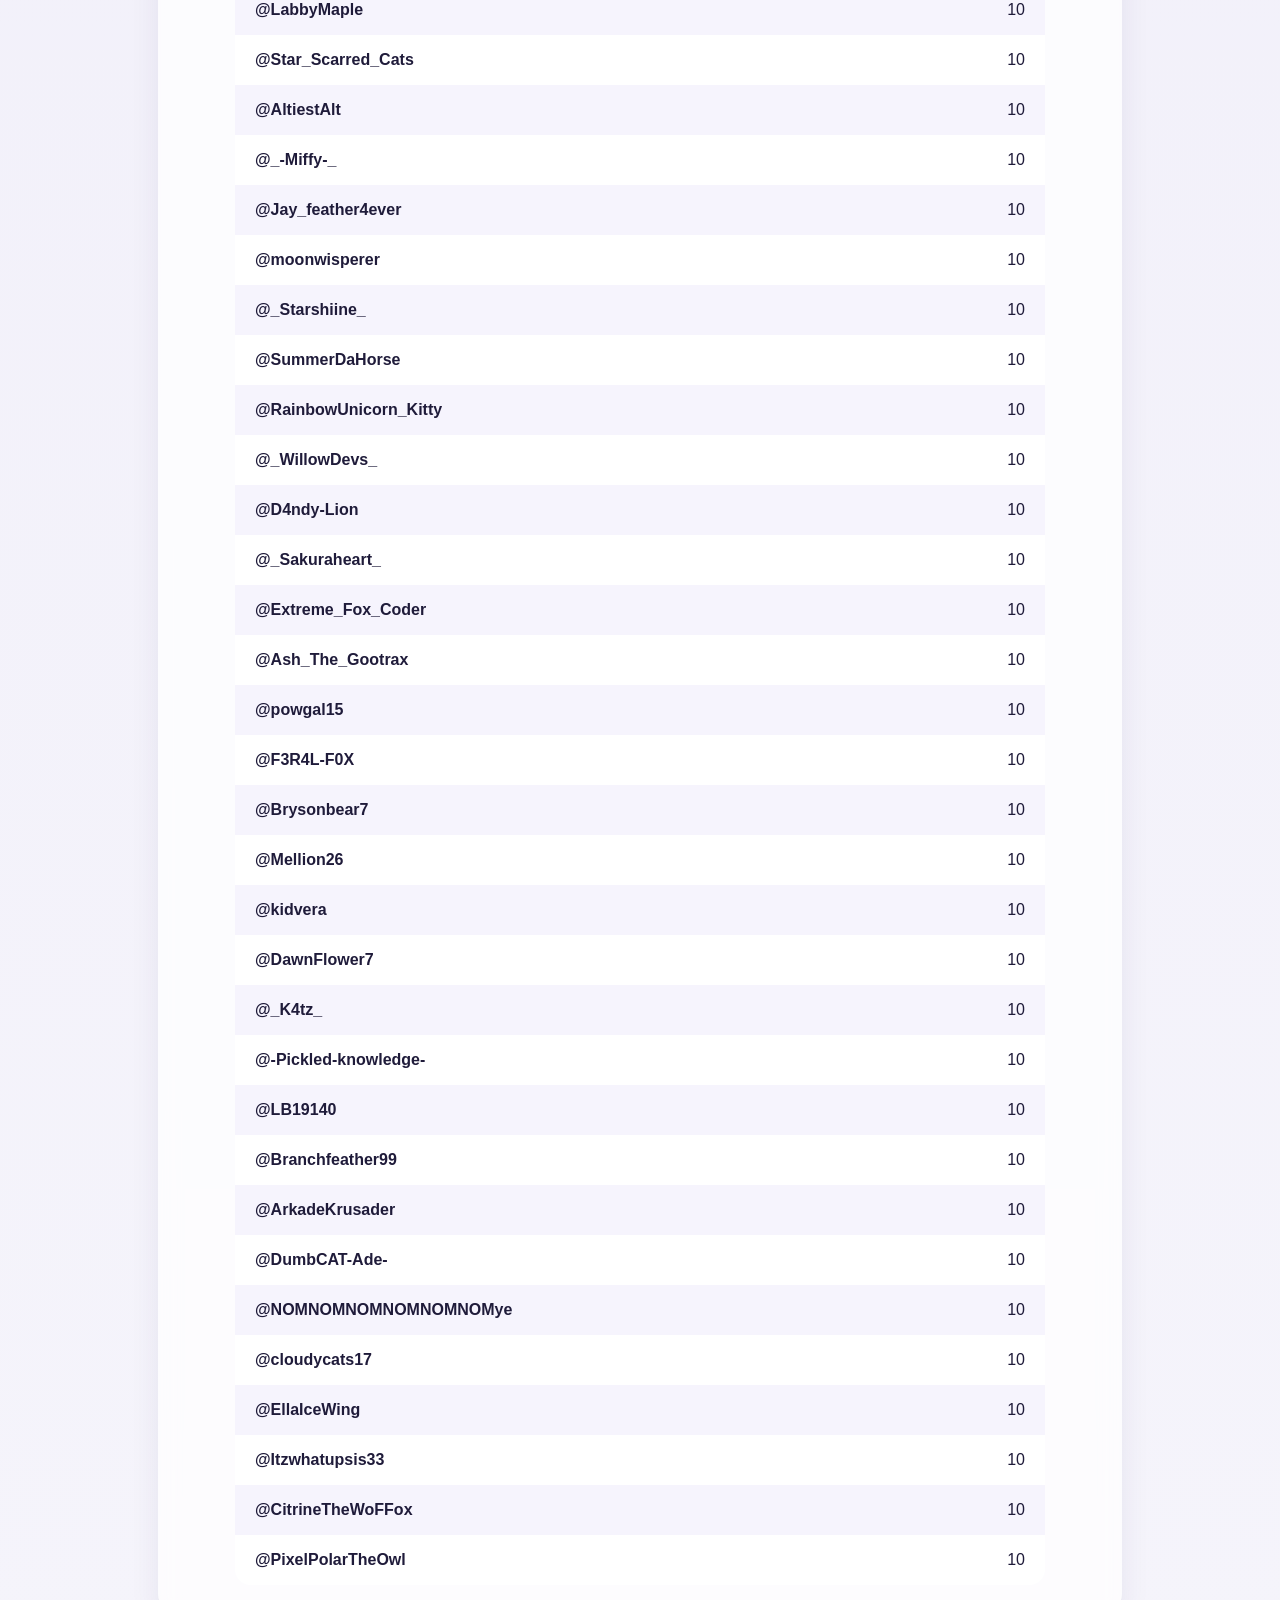
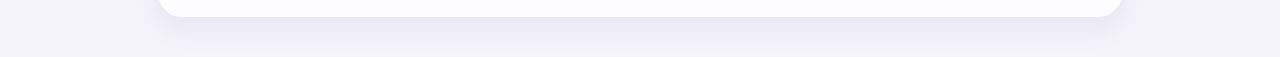
==== commit a3114896: "back to top button" ====
--- a/index.html
+++ b/index.html
@@ -9,6 +9,8 @@
   <link rel="stylesheet" href="style.css">
 </head>
 
+<button id="back-to-top" onclick="scrollToTop()">Back to Top</button>
+
 <body>
   <h1>Design-a-thon Ticket Tally</h1>
 
@@ -16,12 +18,12 @@
     <div class="refresh" id="last-updated">Last Updated: Unknown</div>
 
     <div class="quickfind">
-    <input
-        type="text"
-        id="user-search"
-        placeholder="Quick Find (Enter Username without @)"
-    >
-    <button class ="go" onclick="goToUser()">Go</button>
+      <input
+          type="text"
+          id="user-search"
+          placeholder="Quick Find (Enter Username without @)"
+      >
+      <button onclick="goToUser()">Go</button>
     </div>
 
     <table>
--- a/style.css
+++ b/style.css
@@ -144,4 +144,25 @@
 tr.highlight {
     background: #dcd5ff !important;
     transition: background 0.3s ease;
+}
+
+#back-to-top {
+    position: fixed;
+    bottom: 20px;
+    right: 20px;
+
+    padding: 10px 14px;
+    border: none;
+    border-radius: 12px;
+
+    background: #6355c7;
+    color: white;
+    font-weight: 700;
+    font-family: inherit;
+    cursor: pointer;
+    transition: 0.2s ease;
+}
+
+#back-to-top:hover {
+    background: #5447b8;
 }
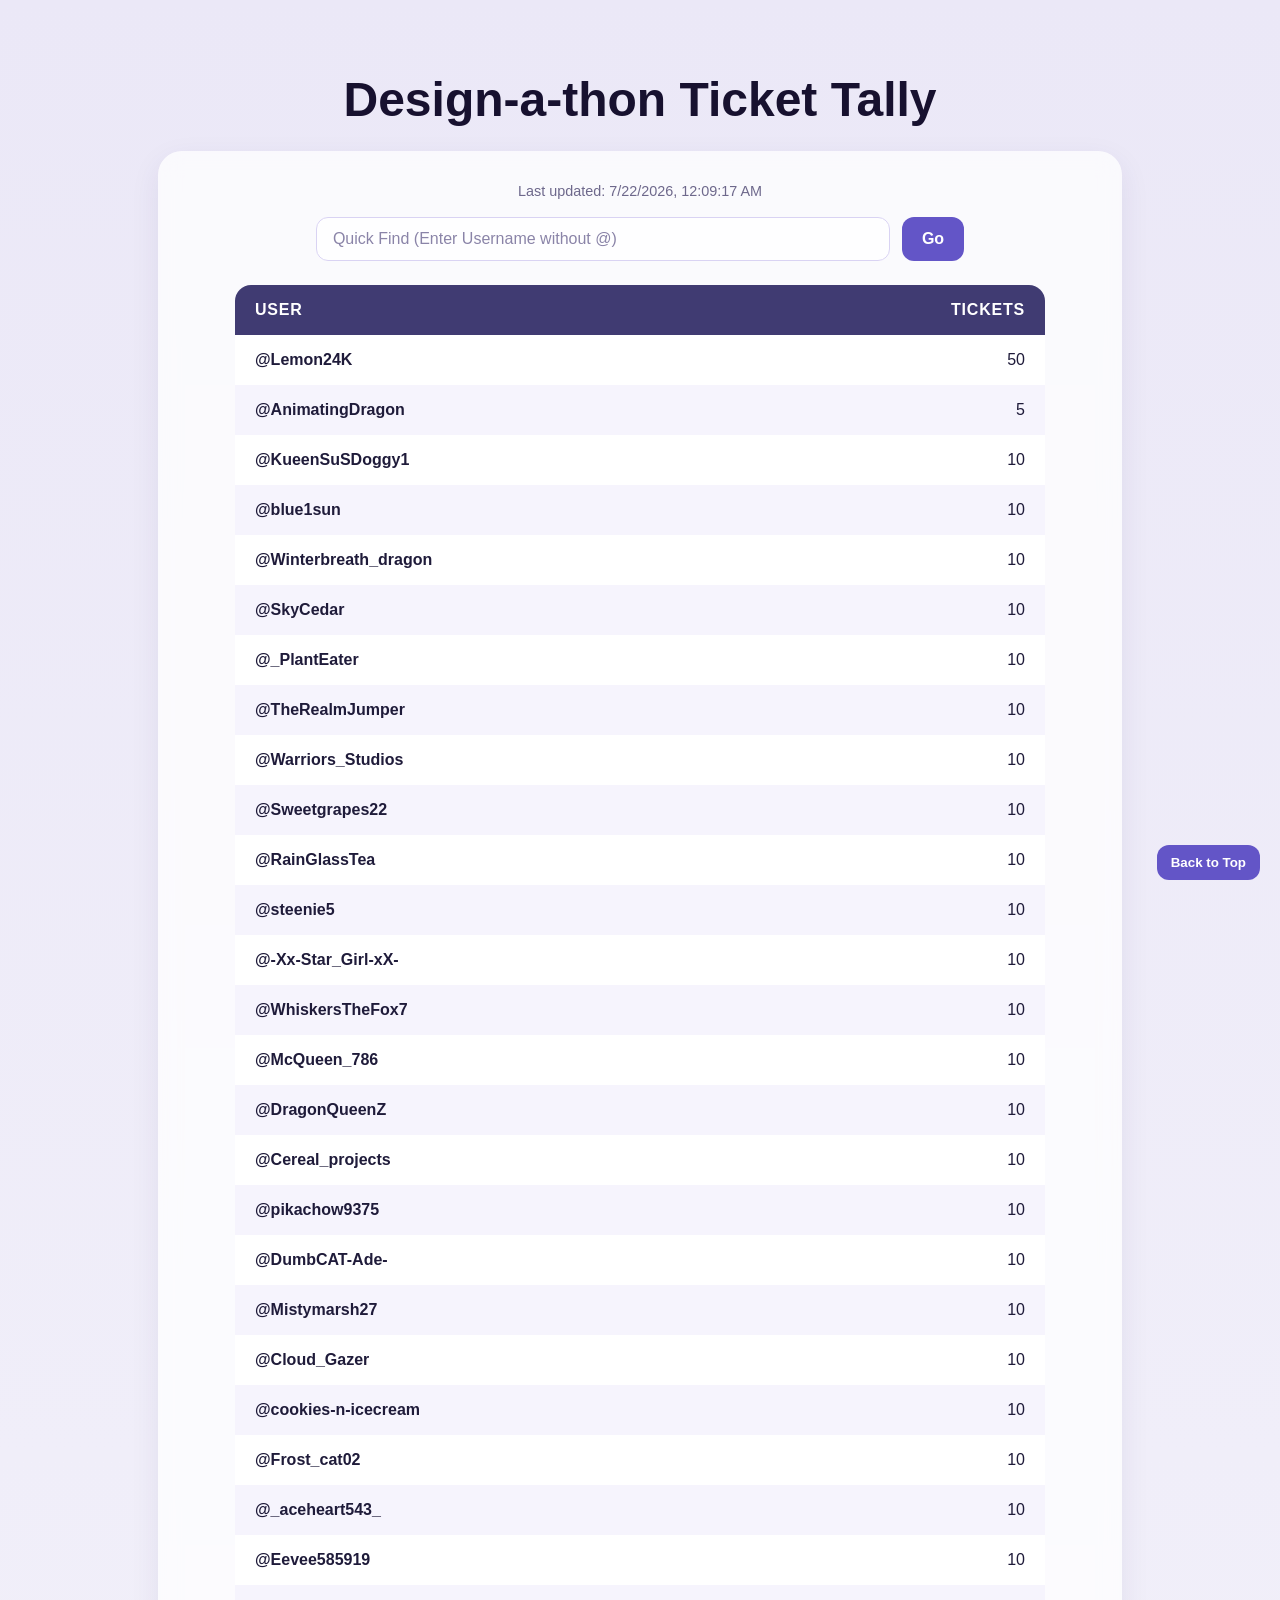
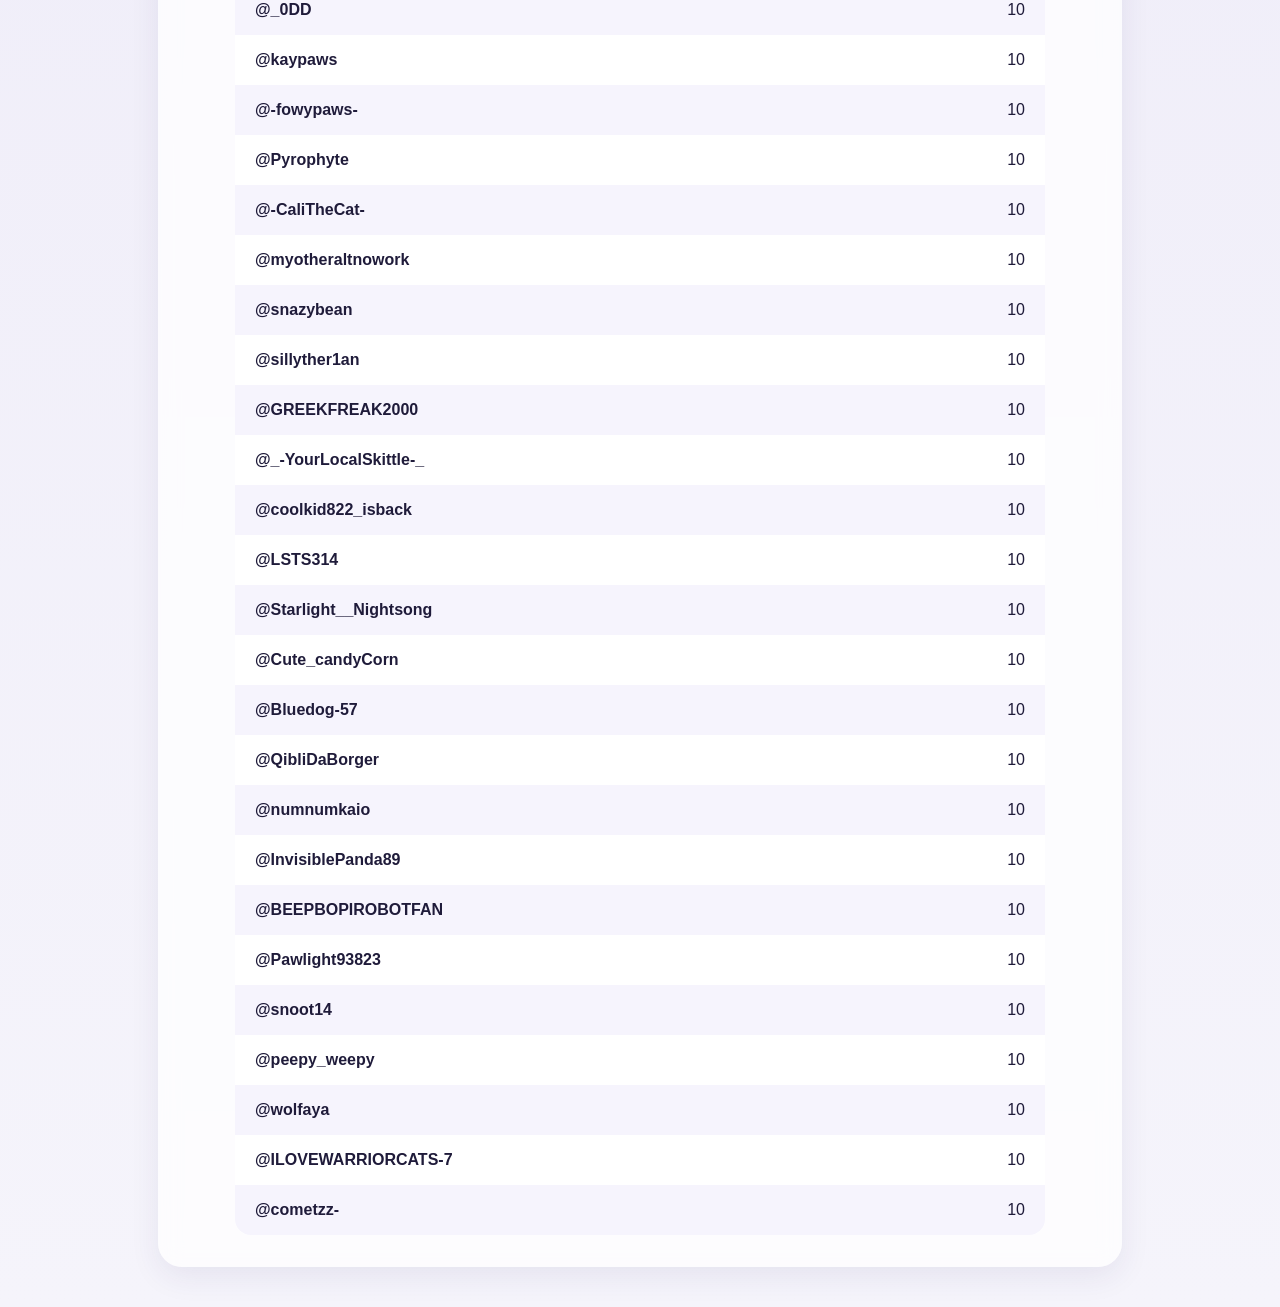
==== commit 7fc3ae49: "changed bunch of stuff" ====
--- a/index.html
+++ b/index.html
@@ -4,7 +4,7 @@
   <meta charset="UTF-8" />
   <meta name="viewport" content="width=device-width, initial-scale=1.0"/>
   <title>Design-a-thon</title>
-  <link rel="icon" href="assets/images/favicon.png">
+  <link rel="icon" href="assets/images/favicon/favicon.png">
 
   <link rel="stylesheet" href="style.css">
 </head>
--- a/style.css
+++ b/style.css
@@ -161,6 +161,7 @@
     font-family: inherit;
     cursor: pointer;
     transition: 0.2s ease;
+    z-index: 9999;
 }
 
 #back-to-top:hover {
